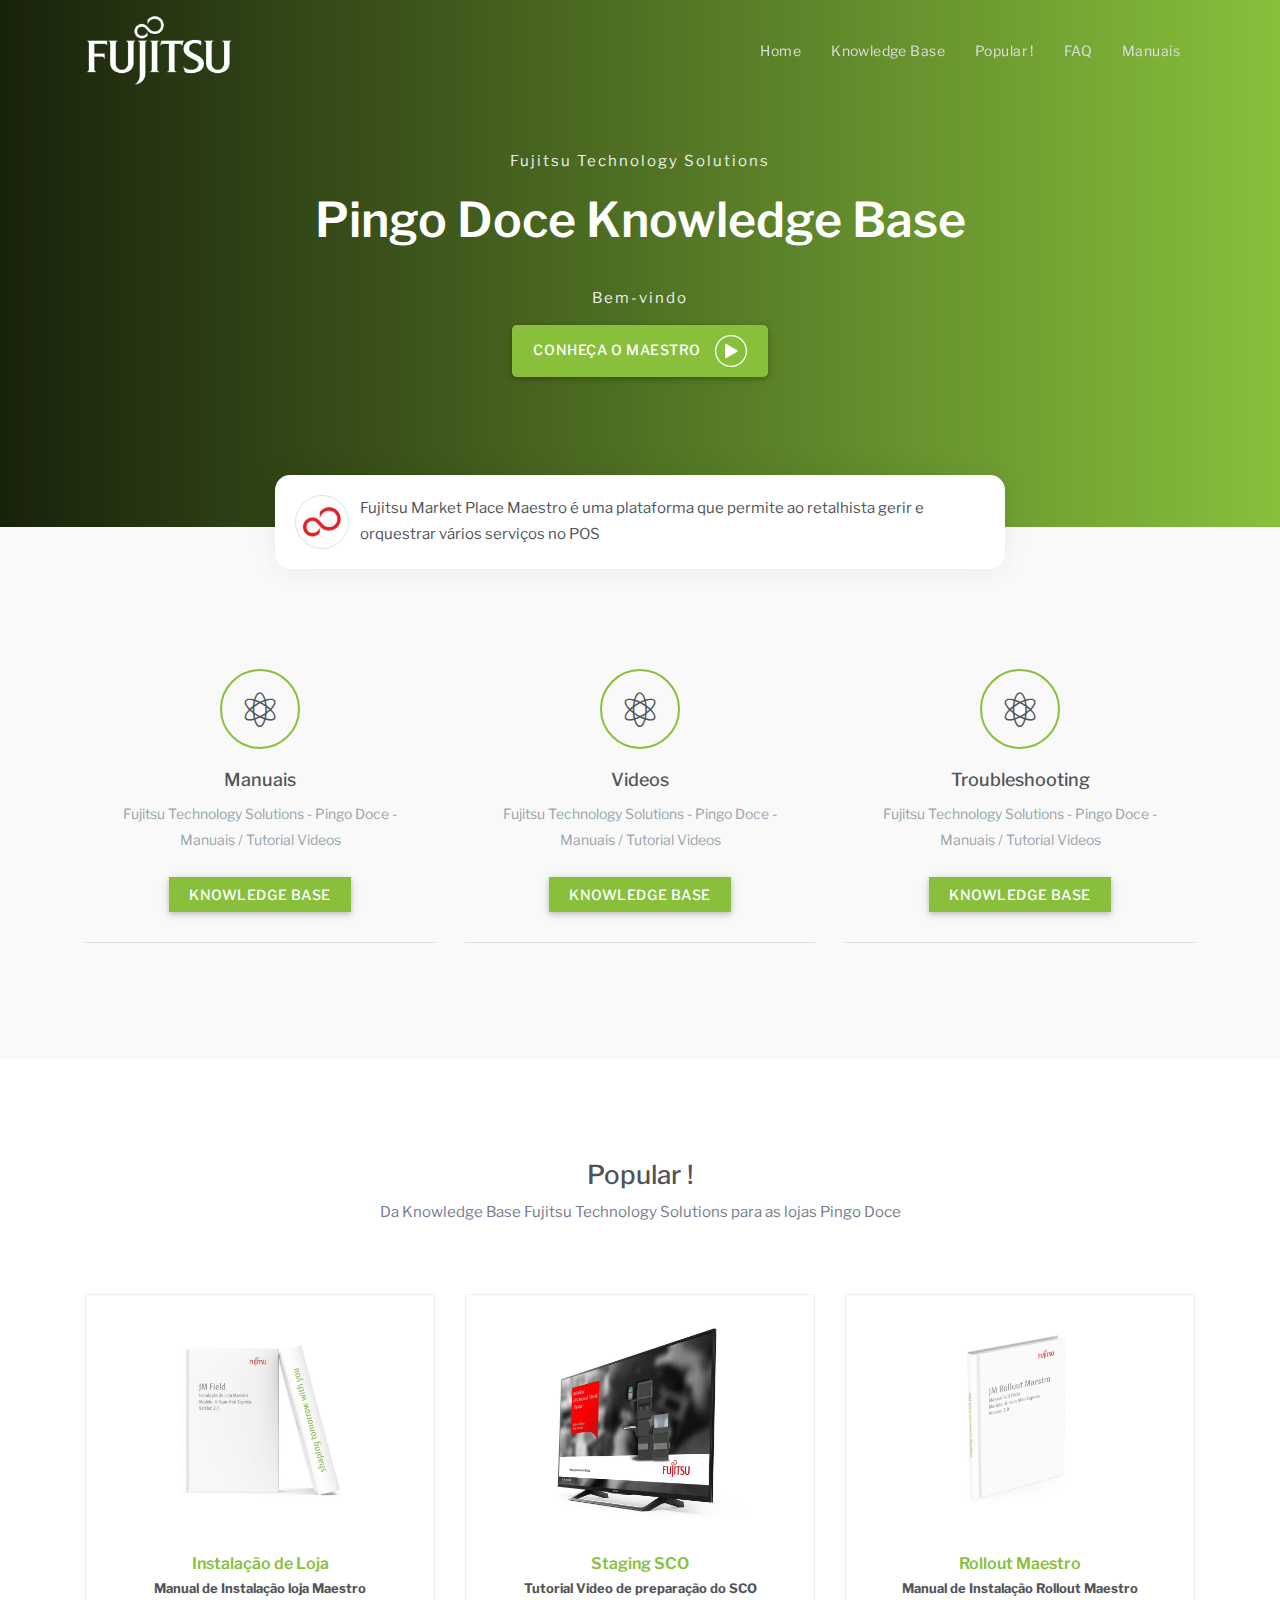
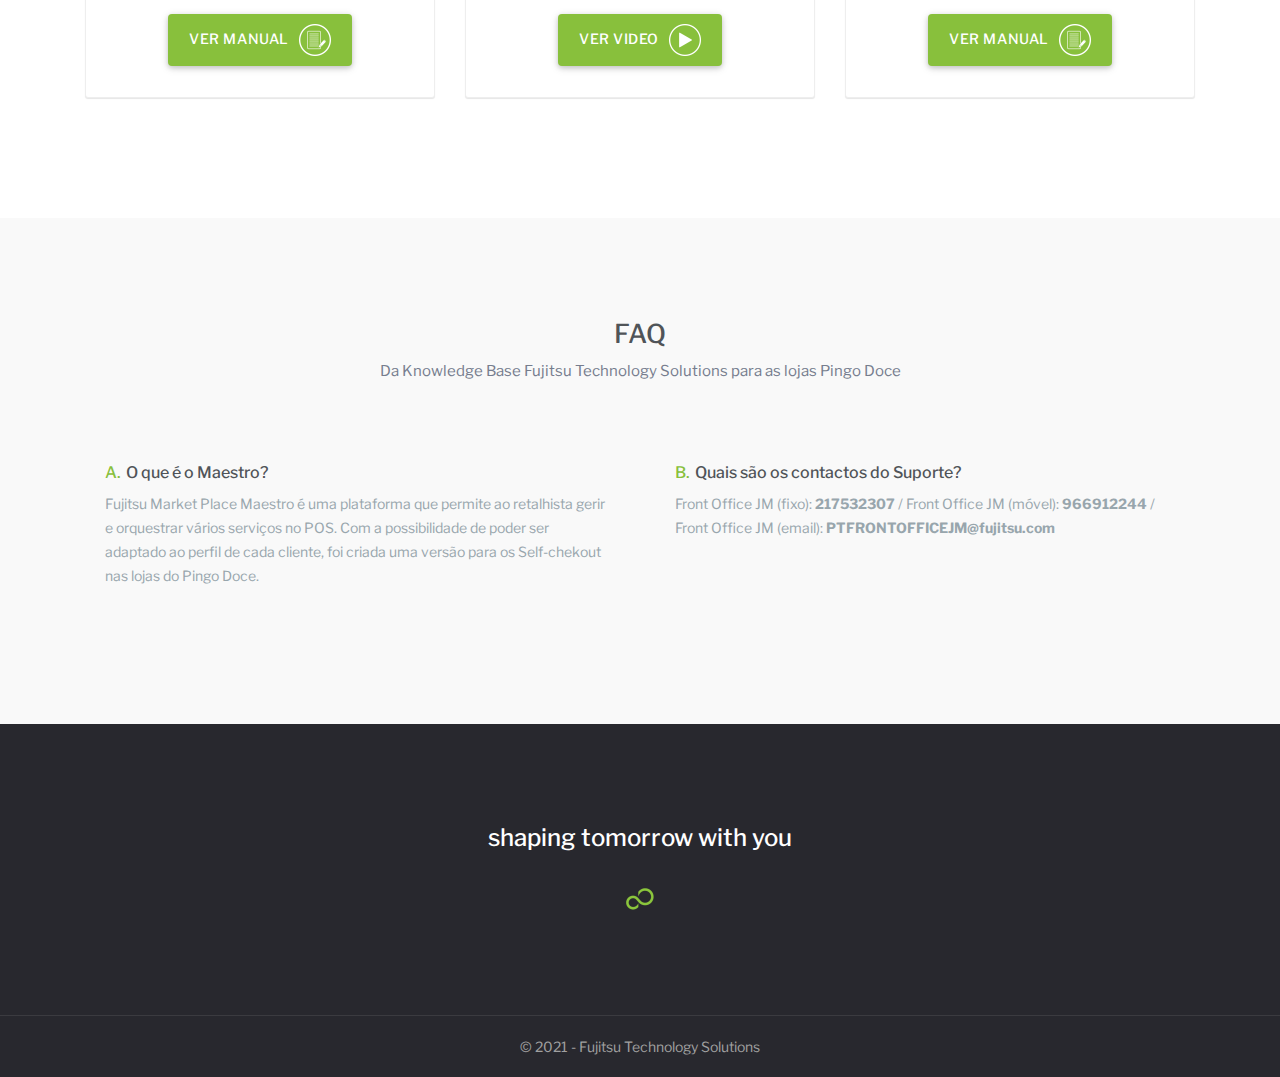
==== index.html @ 93eff54b "Commit again" ====
<!DOCTYPE html>
<html lang="en">

<head>
    <meta charset="utf-8">
    <meta name="viewport" content="width=device-width, initial-scale=1.0">
    <meta name="description" content="Responsive bootstrap landing template">
    <meta name="author" content="Coderthemes">

    <link rel="shortcut icon" href="images/FTS Logo_favicon.png">

    <title>JM Knowlegde Base</title>

    <!-- Bootstrap core CSS -->
    <link href="css/bootstrap.min.css" rel="stylesheet">

    <link href="css/icons.css" rel="stylesheet">

    <!-- Custom styles for this template -->
    <link href="css/style.css" rel="stylesheet">

    <link href="/icofont/icofont.min.css" rel="stylesheet">


    <style>
        .bs-example {
            margin: 20px;
        }

        .modal-dialog iframe {
            margin: 0 auto;
            display: block;
        }
    </style>
    <script>
        $(document).ready(function () {
            /* Get iframe src attribute value i.e. YouTube video url
            and store it in a variable */
            var url = $("#cartoonVideo").attr('src');

            /* Assign empty url value to the iframe src attribute when
            modal hide, which stop the video playing */
            $("#myModal").on('hide.bs.modal', function () {
                $("#cartoonVideo").attr('src', '');
            });

            /* Assign the initially stored url back to the iframe src
            attribute when modal is displayed again */
            $("#myModal").on('show.bs.modal', function () {
                $("#cartoonVideo").attr('src', url);
            });
        });
    </script>


</head>


<body>

    <nav
        class="navbar navbar-expand-lg fixed-top navbar-custom navbar-default navbar-light navbar-custom-dark bg-trans sticky">
        <div class="container">
            <!-- LOGO -->
            <a class="navbar-brand logo" href="index.html">
                <img src="./images/FTS-white.png" class="logo logo-white" alt="logo">
                <img src="images/logo_green.png" class="logo logo-dark" alt="logo">
            </a>
            <button class="navbar-toggler" type="button" data-toggle="collapse" data-target="#navbarCollapse"
                aria-controls="navbarCollapse" aria-expanded="false" aria-label="Toggle navigation">
                <span class="navbar-toggler-icon"></span>
            </button>


            <div class="collapse navbar-collapse" id="navbarCollapse">
                <ul class="nav navbar-nav ml-auto navbar-center" id="mySidenav">
                    <li class="nav-item">
                        <a href="#home" class="nav-link scroll">Home</a>
                    </li>
                    <li class="nav-item">
                        <a href="#kb" class="nav-link scroll">Knowledge Base</a>
                    </li>
                    <li class="nav-item">
                        <a href="#popular" class="nav-link scroll">Popular !</a>
                    </li>
                    <li class="nav-item">
                        <a href="#faq" class="nav-link scroll">FAQ</a>
                    </li>
                    <li class="nav-item">
                        <a href="https://pthugopinto.github.io/PD-Knowledeg-Base/Manuais/Manuais%20Landing%20Page/index_Manuais.html"
                            class="nav-link scroll">Manuais</a>
                    </li>
                </ul>
            </div>
        </div>
    </nav>


    <section class="section-lg home-alt bg-gradient" id="home">
        <div class="container">
            <div class="row">
                <div class="col-lg-8 offset-lg-2">
                    <div class="home-wrapper text-center">
                        <p class="text-muted">Fujitsu Technology Solutions</p>
                        <h1>Pingo Doce Knowledge Base </h1>
                        <p class="text-muted">Bem-vindo</p>
                        <a href="#myModal" class="btn btn-custom btn-lg" data-toggle="modal">Conheça o Maestro <img
                                src="./images/Play icon.png" alt="" style="margin-left: 10px;"></a>
                        <!-- Modal HTML -->
                        <div id="myModal" class="modal fade" style="margin-top: 100px;">
                            <div class="modal-dialog">
                                <div class="modal-content">
                                    <div class="modal-header">
                                        <h5 class="modal-title">O que é o Maestro ?</h5>
                                        <button type="button" class="close" data-dismiss="modal">&times;</button>
                                    </div>
                                    <div class="modal-body">
                                        <div class="embed-responsive embed-responsive-16by9">
                                            <iframe width="560" height="315"
                                                src="https://www.youtube.com/embed/7nK6ljL202M"
                                                title="YouTube video player" frameborder="0"
                                                allow="accelerometer; autoplay; clipboard-write; encrypted-media; gyroscope; picture-in-picture"
                                                allowfullscreen></iframe>
                                        </div>
                                    </div>
                                </div>
                            </div>
                        </div>
                    </div>
                </div>
            </div>
        </div>
    </section>


    <section>
        <div class="container">
            <div class="row">
                <div class="col-lg-8 offset-lg-2">
                    <div class="facts-box testimonial-cta">
                        <div class="row">
                            <div class="col-sm-12">
                                <img src="images/testi-1.jpg" alt="img" class="rounded-circle img-thumbnail">
                                <p>Fujitsu Market Place Maestro é uma plataforma que permite ao retalhista gerir e
                                    orquestrar vários serviços no POS</p>
                            </div>
                        </div>
                    </div>
                </div>
            </div>
        </div>
    </section>


    <div class="clearfix"></div>


    <section class="section" id="kb">
        <div class="container">

            <div class="row">
                <div class="col-sm-4">
                    <div class="features-box text-center">
                        <div class="feature-icon">
                            <i class="pe-7s-science"></i>
                        </div>
                        <h3>Manuais</h3>

                        <p class="text-muted">Fujitsu Technology Solutions - Pingo Doce - Manuais / Tutorial Videos</p>
                        <br>
                        <a href="./Manuais/Manuais Landing Page/Manuais.html" class="btn-custom">Knowledge
                            Base</a>
                        <br>
                        <br>
                        <hr>
                    </div>
                </div>

                <div class="col-sm-4">
                    <div class="features-box text-center">
                        <div class="feature-icon">
                            <i class="pe-7s-science"></i>
                        </div>
                        <h3>Videos</h3>

                        <p class="text-muted">Fujitsu Technology Solutions - Pingo Doce - Manuais / Tutorial Videos</p>
                        <br>
                        <a href="./Manuais/Manuais Landing Page/index_Videos.html" class="btn-custom">Knowledge
                            Base</a>
                        <br>
                        <br>
                        <hr>
                    </div>
                </div>

                <div class="col-sm-4">
                    <div class="features-box text-center">
                        <div class="feature-icon">
                            <i class="pe-7s-science"></i>
                        </div>
                        <h3>Troubleshooting</h3>

                        <p class="text-muted">Fujitsu Technology Solutions - Pingo Doce - Manuais / Tutorial Videos</p>
                        <br>

                        <a href="./Manuais/Manuais Landing Page/index_Troubleshooting.html" class="btn-custom">Knowledge
                            Base</a>
                        <br>
                        <br>
                        <hr>
                    </div>
                </div>
            </div>

        </div>
    </section>

    <section class="section bg-white" id="popular">
        <div class="container">

            <div class="row">
                <div class="col-sm-12 text-center">
                    <h2 class="title">Popular !</h2>
                    <p class="title-alt">Da Knowledge Base Fujitsu Technology Solutions para as lojas Pingo Doce </p>
                </div>
            </div>


            <div class="row">
                <div class="col-lg-4">
                    <div class="gal-detail thumb text-center">
                        <img src="images/Maestro/instalacao.png" class="thumb-img" alt="work-thumbnail">
                        <h4><a href="#">Instalação de Loja</a></h4>
                        <p><b>Manual de Instalação loja Maestro</b></p>
                        <a href="https://pthugopinto.github.io/PD-Knowledeg-Base/Manuais/Manuais%20Landing%20Page/assets/Manuais%20PDFs/@JM%20Docs%20-%20Field%20-%20Instala%C3%A7%C3%A3o%20de%20Loja%20Maestro%20-%202.1.pdf"
                            class="btn btn-custom">Ver Manual<img src="./images/Read_icon.png" alt=""
                                style="margin-left: 10px;"></a>
                        <br>
                        <br>
                    </div>
                </div>

                <div class="col-lg-4">
                    <div class="gal-detail thumb text-center">
                        <img src="images/Maestro/VideoHangarB.jpg" class="thumb-img" alt="work-thumbnail">
                        <h4><a href="#">Staging SCO</a></h4>
                        <p><b>Tutorial Video de preparação do SCO</b></p>
                        <a href="https://www.youtube.com/watch?v=6bldmewhR6Y&t=2s" class="btn btn-custom">Ver Video<img
                                src="./images/Play icon.png" alt="" style="margin-left: 10px;"></a>
                        <br>
                        <br>
                    </div>
                </div>

                <div class="col-lg-4">
                    <div class="gal-detail thumb text-center">
                        <img src="images/Maestro/Rollout.jpg" class="thumb-img" alt="work-thumbnail">
                        <h4><a href="#">Rollout Maestro</a></h4>
                        <p><b>Manual de Instalação Rollout Maestro</b></p>
                        <a href="../JM Knowledge Base/Manuais/Manuais Landing Page/assets/Manuais PDFs/@JM Docs - Rollout - Maestro Field - 2.0.pdf"
                            class="btn btn-custom">Ver Manual<img src="./images/Read_icon.png" alt=""
                                style="margin-left: 10px;"></a>
                        <br>
                        <br>
                    </div>
                </div>

            </div>

        </div>
    </section>


    <section class="section" id="faq">
        <div class="container">
            <div class="row text-center">
                <div class="col-sm-12">
                    <h2 class="title">FAQ</h2>
                    <p class="title-alt">Da Knowledge Base Fujitsu Technology Solutions para as lojas Pingo Doce</p>

                    <div class="row text-left">
                        <div class="col-sm-6">
                            <div class="question-box">
                                <h4><span class="text-colored">A.</span>O que é o Maestro?</h4>
                                <p>Fujitsu Market Place Maestro é uma plataforma que permite ao
                                    retalhista gerir e orquestrar vários serviços no POS. Com a possibilidade de poder
                                    ser adaptado ao perfil de cada cliente, foi criada uma versão para os Self-chekout
                                    nas lojas do Pingo Doce.</p>
                            </div>
                        </div>
                        <div class="col-sm-6">
                            <div class="question-box">
                                <h4><span class="text-colored">B.</span>Quais são os contactos do Suporte?</h4>
                                <p>Front Office JM (fixo): <b>217532307 </b>/
                                    Front Office JM (móvel): <b>966912244 </b>/
                                    Front Office JM (email): <b>PTFRONTOFFICEJM@fujitsu.com</b></p>
                            </div>
                        </div>

                    </div>
                </div> <!-- end Col -->
            </div>

        </div>
    </section>


    <section class="section bg-dark">
        <div class="container">
            <div class="row">
                <div class="col-sm-12">
                    <div class="text-center subscribe-form">
                        <h3>shaping tomorrow with you</h3>
                        <img src="./images/FTS Logo_favicon.png" alt="">
                    </div>
                </div> <!-- end Col -->
            </div>
        </div>
    </section>


    <footer class="footer bg-dark">
        <div class="container">
            <div class="row">
                <div class="col-sm-12 text-center">
                    <p class="copyright">© 2021 - Fujitsu Technology Solutions</p>
                </div>
            </div> <!-- end row -->
        </div> <!-- end container -->
    </footer>


    <!-- js placed at the end of the document so the pages load faster -->
    <script src="js/jquery.min.js"></script>
    <script src="js/bootstrap.bundle.min.js"></script>
    <!-- Jquery easing -->
    <script src="js/jquery.easing.min.js"></script>
    <!--sticky header-->
    <script src="js/jquery.sticky.js"></script>
    <!--common script for all pages-->
    <script src="js/jquery.app.js"></script>

    <script>
        //sticky header on scroll
        $(window).scroll(function () {
            var scroll = $(window).scrollTop();

            if (scroll >= 50) {
                $(".sticky").addClass("is-sticky");
            } else {
                $(".sticky").removeClass("is-sticky");
            }
        });
    </script>

</body>

</html>
---- css/icons.css ----
@font-face {
	font-family: 'Pe-icon-7-stroke';
	src:url('../fonts/Pe-icon-7-stroke.eot?-2irksn');
	src:url('../fonts/Pe-icon-7-stroke.eot?#iefix-2irksn') format('embedded-opentype'),
		url('../fonts/Pe-icon-7-stroke.woff?-2irksn') format('woff'),
		url('../fonts/Pe-icon-7-stroke.ttf?-2irksn') format('truetype'),
		url('../fonts/Pe-icon-7-stroke.svg?-2irksn#Pe-icon-7-stroke') format('svg');
	font-weight: normal;
	font-style: normal;
}

[class^="pe-7s-"], [class*=" pe-7s-"] {
	display: inline-block;
	font-family: 'Pe-icon-7-stroke';
	speak: none;
	font-style: normal;
	font-weight: normal;
	font-variant: normal;
	text-transform: none;
	line-height: 1;

	/* Better Font Rendering =========== */
	-webkit-font-smoothing: antialiased;
	-moz-osx-font-smoothing: grayscale;
}

.pe-7s-cloud-upload:before {
	content: "\e68a";
}
.pe-7s-cash:before {
	content: "\e68c";
}
.pe-7s-close:before {
	content: "\e680";
}
.pe-7s-bluetooth:before {
	content: "\e68d";
}
.pe-7s-cloud-download:before {
	content: "\e68b";
}
.pe-7s-way:before {
	content: "\e68e";
}
.pe-7s-close-circle:before {
	content: "\e681";
}
.pe-7s-id:before {
	content: "\e68f";
}
.pe-7s-angle-up:before {
	content: "\e682";
}
.pe-7s-wristwatch:before {
	content: "\e690";
}
.pe-7s-angle-up-circle:before {
	content: "\e683";
}
.pe-7s-world:before {
	content: "\e691";
}
.pe-7s-angle-right:before {
	content: "\e684";
}
.pe-7s-volume:before {
	content: "\e692";
}
.pe-7s-angle-right-circle:before {
	content: "\e685";
}
.pe-7s-users:before {
	content: "\e693";
}
.pe-7s-angle-left:before {
	content: "\e686";
}
.pe-7s-user-female:before {
	content: "\e694";
}
.pe-7s-angle-left-circle:before {
	content: "\e687";
}
.pe-7s-up-arrow:before {
	content: "\e695";
}
.pe-7s-angle-down:before {
	content: "\e688";
}
.pe-7s-switch:before {
	content: "\e696";
}
.pe-7s-angle-down-circle:before {
	content: "\e689";
}
.pe-7s-scissors:before {
	content: "\e697";
}
.pe-7s-wallet:before {
	content: "\e600";
}
.pe-7s-safe:before {
	content: "\e698";
}
.pe-7s-volume2:before {
	content: "\e601";
}
.pe-7s-volume1:before {
	content: "\e602";
}
.pe-7s-voicemail:before {
	content: "\e603";
}
.pe-7s-video:before {
	content: "\e604";
}
.pe-7s-user:before {
	content: "\e605";
}
.pe-7s-upload:before {
	content: "\e606";
}
.pe-7s-unlock:before {
	content: "\e607";
}
.pe-7s-umbrella:before {
	content: "\e608";
}
.pe-7s-trash:before {
	content: "\e609";
}
.pe-7s-tools:before {
	content: "\e60a";
}
.pe-7s-timer:before {
	content: "\e60b";
}
.pe-7s-ticket:before {
	content: "\e60c";
}
.pe-7s-target:before {
	content: "\e60d";
}
.pe-7s-sun:before {
	content: "\e60e";
}
.pe-7s-study:before {
	content: "\e60f";
}
.pe-7s-stopwatch:before {
	content: "\e610";
}
.pe-7s-star:before {
	content: "\e611";
}
.pe-7s-speaker:before {
	content: "\e612";
}
.pe-7s-signal:before {
	content: "\e613";
}
.pe-7s-shuffle:before {
	content: "\e614";
}
.pe-7s-shopbag:before {
	content: "\e615";
}
.pe-7s-share:before {
	content: "\e616";
}
.pe-7s-server:before {
	content: "\e617";
}
.pe-7s-search:before {
	content: "\e618";
}
.pe-7s-film:before {
	content: "\e6a5";
}
.pe-7s-science:before {
	content: "\e619";
}
.pe-7s-disk:before {
	content: "\e6a6";
}
.pe-7s-ribbon:before {
	content: "\e61a";
}
.pe-7s-repeat:before {
	content: "\e61b";
}
.pe-7s-refresh:before {
	content: "\e61c";
}
.pe-7s-add-user:before {
	content: "\e6a9";
}
.pe-7s-refresh-cloud:before {
	content: "\e61d";
}
.pe-7s-paperclip:before {
	content: "\e69c";
}
.pe-7s-radio:before {
	content: "\e61e";
}
.pe-7s-note2:before {
	content: "\e69d";
}
.pe-7s-print:before {
	content: "\e61f";
}
.pe-7s-network:before {
	content: "\e69e";
}
.pe-7s-prev:before {
	content: "\e620";
}
.pe-7s-mute:before {
	content: "\e69f";
}
.pe-7s-power:before {
	content: "\e621";
}
.pe-7s-medal:before {
	content: "\e6a0";
}
.pe-7s-portfolio:before {
	content: "\e622";
}
.pe-7s-like2:before {
	content: "\e6a1";
}
.pe-7s-plus:before {
	content: "\e623";
}
.pe-7s-left-arrow:before {
	content: "\e6a2";
}
.pe-7s-play:before {
	content: "\e624";
}
.pe-7s-key:before {
	content: "\e6a3";
}
.pe-7s-plane:before {
	content: "\e625";
}
.pe-7s-joy:before {
	content: "\e6a4";
}
.pe-7s-photo-gallery:before {
	content: "\e626";
}
.pe-7s-pin:before {
	content: "\e69b";
}
.pe-7s-phone:before {
	content: "\e627";
}
.pe-7s-plug:before {
	content: "\e69a";
}
.pe-7s-pen:before {
	content: "\e628";
}
.pe-7s-right-arrow:before {
	content: "\e699";
}
.pe-7s-paper-plane:before {
	content: "\e629";
}
.pe-7s-delete-user:before {
	content: "\e6a7";
}
.pe-7s-paint:before {
	content: "\e62a";
}
.pe-7s-bottom-arrow:before {
	content: "\e6a8";
}
.pe-7s-notebook:before {
	content: "\e62b";
}
.pe-7s-note:before {
	content: "\e62c";
}
.pe-7s-next:before {
	content: "\e62d";
}
.pe-7s-news-paper:before {
	content: "\e62e";
}
.pe-7s-musiclist:before {
	content: "\e62f";
}
.pe-7s-music:before {
	content: "\e630";
}
.pe-7s-mouse:before {
	content: "\e631";
}
.pe-7s-more:before {
	content: "\e632";
}
.pe-7s-moon:before {
	content: "\e633";
}
.pe-7s-monitor:before {
	content: "\e634";
}
.pe-7s-micro:before {
	content: "\e635";
}
.pe-7s-menu:before {
	content: "\e636";
}
.pe-7s-map:before {
	content: "\e637";
}
.pe-7s-map-marker:before {
	content: "\e638";
}
.pe-7s-mail:before {
	content: "\e639";
}
.pe-7s-mail-open:before {
	content: "\e63a";
}
.pe-7s-mail-open-file:before {
	content: "\e63b";
}
.pe-7s-magnet:before {
	content: "\e63c";
}
.pe-7s-loop:before {
	content: "\e63d";
}
.pe-7s-look:before {
	content: "\e63e";
}
.pe-7s-lock:before {
	content: "\e63f";
}
.pe-7s-lintern:before {
	content: "\e640";
}
.pe-7s-link:before {
	content: "\e641";
}
.pe-7s-like:before {
	content: "\e642";
}
.pe-7s-light:before {
	content: "\e643";
}
.pe-7s-less:before {
	content: "\e644";
}
.pe-7s-keypad:before {
	content: "\e645";
}
.pe-7s-junk:before {
	content: "\e646";
}
.pe-7s-info:before {
	content: "\e647";
}
.pe-7s-home:before {
	content: "\e648";
}
.pe-7s-help2:before {
	content: "\e649";
}
.pe-7s-help1:before {
	content: "\e64a";
}
.pe-7s-graph3:before {
	content: "\e64b";
}
.pe-7s-graph2:before {
	content: "\e64c";
}
.pe-7s-graph1:before {
	content: "\e64d";
}
.pe-7s-graph:before {
	content: "\e64e";
}
.pe-7s-global:before {
	content: "\e64f";
}
.pe-7s-gleam:before {
	content: "\e650";
}
.pe-7s-glasses:before {
	content: "\e651";
}
.pe-7s-gift:before {
	content: "\e652";
}
.pe-7s-folder:before {
	content: "\e653";
}
.pe-7s-flag:before {
	content: "\e654";
}
.pe-7s-filter:before {
	content: "\e655";
}
.pe-7s-file:before {
	content: "\e656";
}
.pe-7s-expand1:before {
	content: "\e657";
}
.pe-7s-exapnd2:before {
	content: "\e658";
}
.pe-7s-edit:before {
	content: "\e659";
}
.pe-7s-drop:before {
	content: "\e65a";
}
.pe-7s-drawer:before {
	content: "\e65b";
}
.pe-7s-download:before {
	content: "\e65c";
}
.pe-7s-display2:before {
	content: "\e65d";
}
.pe-7s-display1:before {
	content: "\e65e";
}
.pe-7s-diskette:before {
	content: "\e65f";
}
.pe-7s-date:before {
	content: "\e660";
}
.pe-7s-cup:before {
	content: "\e661";
}
.pe-7s-culture:before {
	content: "\e662";
}
.pe-7s-crop:before {
	content: "\e663";
}
.pe-7s-credit:before {
	content: "\e664";
}
.pe-7s-copy-file:before {
	content: "\e665";
}
.pe-7s-config:before {
	content: "\e666";
}
.pe-7s-compass:before {
	content: "\e667";
}
.pe-7s-comment:before {
	content: "\e668";
}
.pe-7s-coffee:before {
	content: "\e669";
}
.pe-7s-cloud:before {
	content: "\e66a";
}
.pe-7s-clock:before {
	content: "\e66b";
}
.pe-7s-check:before {
	content: "\e66c";
}
.pe-7s-chat:before {
	content: "\e66d";
}
.pe-7s-cart:before {
	content: "\e66e";
}
.pe-7s-camera:before {
	content: "\e66f";
}
.pe-7s-call:before {
	content: "\e670";
}
.pe-7s-calculator:before {
	content: "\e671";
}
.pe-7s-browser:before {
	content: "\e672";
}
.pe-7s-box2:before {
	content: "\e673";
}
.pe-7s-box1:before {
	content: "\e674";
}
.pe-7s-bookmarks:before {
	content: "\e675";
}
.pe-7s-bicycle:before {
	content: "\e676";
}
.pe-7s-bell:before {
	content: "\e677";
}
.pe-7s-battery:before {
	content: "\e678";
}
.pe-7s-ball:before {
	content: "\e679";
}
.pe-7s-back:before {
	content: "\e67a";
}
.pe-7s-attention:before {
	content: "\e67b";
}
.pe-7s-anchor:before {
	content: "\e67c";
}
.pe-7s-albums:before {
	content: "\e67d";
}
.pe-7s-alarm:before {
	content: "\e67e";
}
.pe-7s-airplay:before {
	content: "\e67f";
}
---- css/style.css ----
@import url('https://fonts.googleapis.com/css?family=Libre+Franklin:400,500,600');

body {
  background-color: #f9f9f9;
  color: #505458;
  font-size: 14px;
  font-family: 'Libre Franklin', sans-serif;
}

.logo {
  max-width: 148px;
}

a {
  text-decoration: none !important;
  -webkit-transition: all 400ms ease-in-out;
  -moz-transition: all 400ms ease-in-out;
  -o-transition: all 400ms ease-in-out;
  transition: all 400ms ease-in-out;
}

/* BUTTONS */

.btn {
  font-size: 14px;
}

.btn-sm {
  font-size: 12px;
}

.btn-dark {
  background-color: #3b4a69;
  color: #fff !important;
  padding: 9px 20px !important;
  text-transform: uppercase;
  font-weight: 500;
  border: none;
  letter-spacing: 0.04em;
  -webkit-transition: all 400ms ease-in-out;
  -moz-transition: all 400ms ease-in-out;
  -o-transition: all 400ms ease-in-out;
  transition: all 400ms ease-in-out;

}

.btn-white {
  background-color: #fff;
  color: #505458 !important;
  padding: 9px 20px !important;
  text-transform: uppercase;
  font-weight: 500;
  letter-spacing: 0.04em;
  border: 1px solid #88C03C;
  border-radius: 5px;
  -webkit-transition: all 400ms ease-in-out;
  -moz-transition: all 400ms ease-in-out;
  -o-transition: all 400ms ease-in-out;
  transition: all 400ms ease-in-out;
}

.btn-custom {
  background-color: #88C03C;
  color: #fff !important;
  padding: 9px 20px !important;
  text-transform: uppercase;
  font-weight: 500;
  letter-spacing: 0.04em;
  box-shadow: 0 2px 5px 0 rgba(0, 0, 0, 0.16), 0 2px 10px 0 rgba(0, 0, 0, 0.12);
  -webkit-transition: all 400ms ease-in-out;
  -moz-transition: all 400ms ease-in-out;
  -o-transition: all 400ms ease-in-out;
  transition: all 400ms ease-in-out;
}

.btn-custom:hover,
.btn-custom:focus {
  background-color: #4a6821;
  color: #fff !important;
  padding: 9px 20px !important;
  text-transform: uppercase;
  font-weight: 500;
  letter-spacing: 0.04em;
  box-shadow: 0 2px 5px 0 rgba(0, 0, 0, 0.16), 0 2px 10px 0 rgba(0, 0, 0, 0.12);
  -webkit-transition: all 400ms ease-in-out;
  -moz-transition: all 400ms ease-in-out;
  -o-transition: all 400ms ease-in-out;
  transition: all 400ms ease-in-out;
}


.btn-dark:hover,
.btn-white:hover {
  background-color: #43cea2;
  color: #fff !important;
  box-shadow: 0 2px 5px 0 rgba(0, 0, 0, 0.16), 0 2px 10px 0 rgba(0, 0, 0, 0.12);
}

.btn-yellow {
  background-color: #f9c851;
  color: #ffffff !important;
  padding: 9px 20px !important;
  text-transform: uppercase;
  font-weight: 500;
  letter-spacing: 0.04em;
  -webkit-transition: all 400ms ease-in-out;
  -moz-transition: all 400ms ease-in-out;
  -o-transition: all 400ms ease-in-out;
  transition: all 400ms ease-in-out;
}

.video-btn {
  color: #ffffff !important;
  letter-spacing: 1px;
  padding-top: 20px;
  outline: none !important;
  box-shadow: none !important;
}

.video-btn i {
  margin-right: 7px;
  width: 34px;
  height: 34px;
  border: 2px solid #fff;
  border-radius: 50%;
  line-height: 30px;
  vertical-align: middle;
  text-align: center;
  font-size: 12px;
  padding-left: 3px;
  margin-left: -12px;
}

.btn-app-download {
  padding: 10px 22px 10px 65px;
  position: relative;
  border: 2px solid #43cea2;
  display: inline-block;
  color: #43cea2;
  margin-right: 10px;
  text-align: left;
}

.btn-app-download:hover,
.btn-app-download:focus {
  color: #fff;
  outline: none;
  background: #43cea2;
}

.btn-app-download i {
  font-size: 30px;
  left: 0;
  line-height: 1;
  margin: 13px 0 0 20px;
  position: absolute;
  top: 0;
}

.btn-app-download strong {
  display: block;
  font-weight: 700;
  margin-bottom: 6px;
}

.btn-app-download span {
  display: block;
  font-size: 11px;
  font-weight: 700;
  letter-spacing: 0.5px;
  margin-top: -3px;
  -ms-filter: "progid:DXImageTransform.Microsoft.Alpha(Opacity=80)";
  filter: alpha(opacity=80);
  -moz-opacity: 0.8;
  -khtml-opacity: 0.8;
  opacity: 0.8;
}

.btn-purchase {
  font-size: 16px;
}

.btn-purchase i {
  font-size: 36px;
}

.btn-purchase span {
  font-size: 14px;
  opacity: 1;
}


/* HELPER CLASSES */


h1 {
  font-size: 36px;
}

h2 {
  font-size: 30px;
}

h3 {
  font-size: 24px;
}

h4 {
  font-size: 17px;
}

h1,
h2,
h3 {
  margin-top: 20px;
  margin-bottom: 10px;
}

h4,
h5,
h6 {
  margin-top: 10px;
  margin-bottom: 10px;
}

.center-page {
  float: none;
  margin: 0 auto;
}

.section {
  padding-top: 100px;
  padding-bottom: 100px;
}

.section-manuais {
  padding-top: 100px;
  padding-bottom: 100px;
}

.section-md {
  padding-top: 70px;
  padding-bottom: 70px;
}

.section-lg {
  padding-top: 150px;
  padding-bottom: 150px;
}

.padding-b-0 {
  padding-bottom: 0px !important;
}

.bg-white {
  background-color: #fff !important;
}

.bg-dark {
  background-color: #28282e !important;
}

.title {
  margin-top: 0px;
  font-size: 26px;
}

.title-alt {
  color: #767D8E;
  line-height: 24px;
  margin: 0px auto 50px auto;
  font-size: 15px;
}

.text-muted {
  color: #98a6ad !important;
}

.vertical-content {
  display: -webkit-flex;
  display: -moz-flex;
  display: -ms-flexbox;
  display: flex;
  align-items: center;
  -webkit-align-items: center;
  justify-content: center;
  -webkit-justify-content: center;
  flex-direction: row;
  -webkit-flex-direction: row;
}

.bg-img {
  background: url("../images/bg-1.jpg") center;
  position: relative;
  background-size: cover;
}

.bg-img-1 {
  background: url("../images/bg-2.jpg") center;
  position: relative;
  background-size: cover;
}

.bg-overlay {
  position: absolute;
  width: 100%;
  height: 100%;
  top: 0;
  background-color: rgba(0, 0, 0, 0.7);
}

.bg-trans {
  background-color: transparent !important;
}

.bg-solid {
  background-color: #28282e !important;
  background-image: url("../images/bg-pattern.png");
  background-repeat: repeat;
}

.bg-solid-1 {
  background-color: #6A76FC !important;
  background-image: url("../images/bg-pattern.png");
  background-repeat: repeat;
}

.bg-solid-2 {
  background-color: #43CEA2 !important;
  background-image: url("../images/bg-pattern.png");
  background-repeat: repeat;
}

.bg-overlay-gradient {
  opacity: 0.7;
  background: #fc00ff;
  /* fallback for old browsers */
  background: -webkit-linear-gradient(to left, #fc00ff, #00dbde);
  /* Chrome 10-25, Safari 5.1-6 */
  background: linear-gradient(to left, #fc00ff, #00dbde);
  /* W3C, IE 10+/ Edge, Firefox 16+, Chrome 26+, Opera 12+, Safari 7+ */
}

.bg-gradient {
  background: #88C03C;
  /* fallback for old browsers */
  background: -webkit-linear-gradient(to left, #88C03C, #18220b);
  /* Chrome 10-25, Safari 5.1-6 */
  background: linear-gradient(to left, #88C03C, #18220b);
  /* W3C, IE 10+/ Edge, Firefox 16+, Chrome 26+, Opera 12+, Safari 7+ */
}

.shadow {
  -moz-box-shadow: 0 2px 2px rgba(0, 0, 0, .1);
  -webkit-box-shadow: 0 2px 2px rgba(0, 0, 0, .1);
  box-shadow: 0 2px 2px rgba(0, 0, 0, .1) !important;
}

.text-colored {
  color: #88C03C;
}

iframe {
  max-width: 100%;
}

.frame-border {
  border: 9px solid rgba(0, 0, 0, 0.3);
  webkit-border-radius: 5px 5px 5px 5px;
  -moz-border-radius: 5px 5px 5px 5px;
  border-radius: 5px 5px 5px 5px;
}


/* Navbar */
.navbar-default .navbar-nav>li>a {
  color: #182433 !important;
  letter-spacing: 0.03em;

}

.navbar-default .navbar-nav>li>a:hover {
  color: #43cea2 !important;
}

.navbar-custom {
  background-color: #f2f6fa;
  border: none;
  padding: 10px 0px;
  margin-bottom: 0px;
  border-radius: 0px;
  z-index: 9999;
  -webkit-transition: background-color 1s ease-in-out, border 1s ease-in-out;
  -moz-transition: background-color 1s ease-in-out, border 1s ease-in-out;
  -o-transition: background-color 1s ease-in-out, border 1s ease-in-out;
  transition: background-color 1s ease-in-out, border 1s ease-in-out;
}

.navbar-custom .navbar-brand {
  height: auto;
}

.navbar-custom-dark.navbar-default .navbar-nav>li>a {
  color: #ddd !important;
}

.navbar-toggle {
  background-color: transparent !important;
  margin-top: 14px;
  border: none;
}

.navbar-default .navbar-toggle .icon-bar {
  background-color: #3B4A69;
}

.navbar-default .navbar-nav>.active>a,
.navbar-default .navbar-nav>.active>a:focus,
.navbar-default .navbar-nav>.active>a:hover {
  background-color: transparent;
  color: #43cea2 !important;
}

.nav-alt.navbar-default .navbar-nav>li>a {
  font-weight: 500;
  text-transform: uppercase;
  font-size: 13px;
}

/* STICKY HEADER */
.sticky-wrapper {
  height: 0px !important;
  z-index: 9999;
}

.is-sticky.navbar-custom {
  background-color: #ffffff !important;
  width: 100%;
  -webkit-box-shadow: 0 2px 2px rgba(0, 0, 0, .1);
  -moz-box-shadow: 0 2px 2px rgba(0, 0, 0, .1);
  box-shadow: 0 2px 2px rgba(0, 0, 0, .1);
}

.logo .logo-white {
  display: inline-block;
}

.is-sticky .logo .logo-dark {
  display: inline-block;
}

.is-sticky .logo .logo-white {
  display: none;
}

.logo .logo-dark {
  display: none;
}

.is-sticky.navbar-custom .navbar-nav li a {
  color: #333 !important;
}


/* Home Typed */
.typed-cursor {
  opacity: 1;
  -webkit-animation: blink .6s infinite;
  -moz-animation: blink .6s infinite;
  -ms-animation: blink .6s infinite;
  -o-animation: blink .6s infinite;
  animation: blink .6s infinite;
}

@-webkit-keyframes blink {
  0% {
    opacity: 1;
  }

  50% {
    opacity: 1;
  }

  50.01% {
    opacity: 0;
  }

  100% {
    opacity: 0;
  }
}

@-moz-keyframes blink {
  0% {
    opacity: 1;
  }

  50% {
    opacity: 1;
  }

  50.01% {
    opacity: 0;
  }

  100% {
    opacity: 0;
  }
}

@-ms-keyframes blink {
  0% {
    opacity: 1;
  }

  50% {
    opacity: 1;
  }

  50.01% {
    opacity: 0;
  }

  100% {
    opacity: 0;
  }
}

@-o-keyframes blink {
  0% {
    opacity: 1;
  }

  50% {
    opacity: 1;
  }

  50.01% {
    opacity: 0;
  }

  100% {
    opacity: 0;
  }
}

@keyframes blink {
  0% {
    opacity: 1;
  }

  50% {
    opacity: 1;
  }

  50.01% {
    opacity: 0;
  }

  100% {
    opacity: 0;
  }
}



/* Home */
.home {
  background-color: #f2f6fa;
  padding-bottom: 150px;
}

.home-wrapper p {
  font-size: 15px;
  letter-spacing: 2px;
  color: #787787;
}

.text-tran-box {
  background: #43cea2;
  /* fallback for old browsers */
  background: -webkit-linear-gradient(to left, #43cea2, #185a9d);
  /* Chrome 10-25, Safari 5.1-6 */
  background: linear-gradient(to left, #43cea2, #185a9d);
  /* W3C, IE 10+/ Edge, Firefox 16+, Chrome 26+, Opera 12+, Safari 7+ */
}

.text-tran-box-dark {
  background: #24C6DC;
  /* fallback for old browsers */
  background: -webkit-linear-gradient(to left, #24C6DC, #514A9D);
  /* Chrome 10-25, Safari 5.1-6 */
  background: linear-gradient(to left, #24C6DC, #514A9D);
  /* W3C, IE 10+/ Edge, Firefox 16+, Chrome 26+, Opera 12+, Safari 7+ */
}

.text-transparent {
  background: #f2f6fa;
  color: #240e35;
  mix-blend-mode: lighten;
  overflow: hidden;
  font-size: 48px;
  margin-bottom: 40px;
  line-height: 54px;
  font-weight: 600;
}

.text-tran-box-dark .text-transparent {
  color: #fff;
  background: #28282e;
  mix-blend-mode: darken;
}

.home-alt p {
  color: #eee !important;
}

.home-alt h1 {
  color: #ffffff;
  font-size: 48px;
  margin-bottom: 40px;
  line-height: 54px;
  font-weight: 600;
}



/* FUN FACTS / Testimonials Box */
.facts-box {
  margin-top: -52px;
  background: #fff;
  box-shadow: 0 -3px 31px 0 rgba(0, 0, 0, 0.05), 0 6px 20px 0 rgba(0, 0, 0, 0.02);
  padding: 0px 20px;
  border-radius: 15px;
}

.facts-box h2 {
  color: #767D8E;
}

.facts-box p {
  margin-bottom: 20px;

}

.testimonial-cta {
  padding: 20px;
  z-index: 9;
  position: relative;
}

.testimonial-cta img {
  height: 54px;
  width: 54px;
  float: left;
}

.testimonial-cta p {
  padding-left: 65px;
  margin-bottom: 0px;
  font-size: 15px;
  line-height: 26px;
}


/* Features */

.features-box h3 {
  font-size: 18px;
}

.features-box p {
  line-height: 26px;
  width: 85%;
  margin: 10px auto;
}

.feature-icon {
  height: 80px;
  width: 80px;
  border: 2px solid #88C03C;
  margin: 0px auto;
  border-radius: 50%;
  font-size: 42px;
  line-height: 84px;
}

.features-box-fill .feature-icon {
  background-color: #767D8E;
  color: #ffffff
}

.features-alt i {
  font-size: 42px;
}

.features-alt h4 {
  font-style: italic;
  margin-bottom: 0px;
}

.features-alt h3 {
  margin-top: 5px;
  margin-bottom: 20px;
}

.features-alt p {
  font-size: 15px;
  line-height: 24px;
}

.feat-facts {
  display: table;
  width: 100%;
  margin-top: 20px;
}

.feat-facts .feat-facts-box {
  display: table-cell;
  vertical-align: middle;
  text-align: center;
}

.feat-facts .feat-facts-box h2 {
  color: #43cea2;
}

.feat-facts .feat-facts-box h4 {

  font-weight: 600;
}

.feat-facts .feat-facts-box p {
  font-style: italic;
}


/* Pricing */

.pricing-column {
  position: relative;
  margin-bottom: 40px;
}

.pricing-column .inner-box {
  position: relative;
  margin: 20px auto 0px auto;
  max-width: 320px;
  padding: 0px 30px 50px;
  border: 2px solid #767D8E;
}

.inner-box p {
  padding: 0px 20px;
  text-align: center;
  font-size: 15px;
  line-height: 26px;
  color: #7f7f7f;
  margin-bottom: 30px;
}

.inner-box.active {
  -webkit-transform: scale(1.05);
  -ms-transform: scale(1.05);
  transform: scale(1.05);
}

.pricing-column .plan-header {
  position: relative;
  padding: 30px 20px 25px;
}

.pricing-column .plan-title {
  font-size: 16px;
  margin-bottom: 10px;
  color: #43cea2;
  text-transform: uppercase;
  letter-spacing: 1px;
  font-weight: 400;
}

.pricing-column .plan-price {
  font-size: 38px;
  margin-bottom: 10px;
  color: #435966;

}

.pricing-column .plan-duration {
  font-size: 13px;
  color: #98a6ad;
}

.pricing-column .plan-stats {
  position: relative;
  padding: 30px 20px 15px;
}

.pricing-column .plan-stats li {
  margin-bottom: 15px;
  line-height: 24px;
}

.pricing-column .plan-stats li i {
  font-size: 18px;
  width: 26px;
  vertical-align: middle;
}


/* Clients */

.client-list {
  padding-top: 30px;
}


/* Subscribe Form */

.subscribe-form h3 {
  color: #fff;
  margin: 0px 0px 30px 0px;
}

.subscribe-form form {
  position: relative;
  max-width: 600px;
  margin: 0px auto;
}

.subscribe-form input {
  padding: 15px 20px;
  width: 100%;
  font-size: 17px;
  color: #fff;
  border: none;
  outline: none !important;
  padding-right: 150px;
  padding-left: 30px;
  background-color: rgba(255, 255, 255, 0.19);
  border-radius: 30px;
}

.subscribe-form button {
  position: absolute;
  top: 4px;
  right: 4px;
  outline: none !important;
  border-radius: 30px;
  border: none;
  color: #fff;
  font-size: 17px;
  background: #43cea2;
  padding: 11px 30px;
}



/* Footer */
.footer {
  padding: 20px 0px;
  border-top: 1px solid #3B3B40;
}

.copyright {
  color: #a0a0a0;
  margin: 0px;
}



/* Testimonial */
.testi-img {
  height: 68px;
  width: 68px;
  margin-bottom: 10px;
  margin-top: 25px;
}

.testi-text {
  line-height: 30px;
  letter-spacing: 0.04em;
  font-size: 15px;
}


/* PORTFOLIO (WORKS)*/
.thumb {
  background-color: #ffffff;
  border: 1px solid #eee;
  border-radius: 3px;
  box-shadow: 0 1px 1px 0 rgba(0, 0, 0, 0.1);
  margin-top: 20px;
  margin-bottom: 20px;
  padding: 10px;
  width: 100%;
}

.thumb-img {
  border-radius: 2px;
  overflow: hidden;
  width: 100%;
}

.gal-detail h4 {
  margin: 20px 0px 5px;
  font-weight: 600;
  font-size: 16px;
}

.gal-detail h4 a {
  color: #88C03C;
}

.gal-detail p {
  font-size: 13px;

}



/* TEAM MEMBER */
.team-box {
  margin: 20px 0px;
}

.team-box img {
  max-width: 240px;
}

.team-box h4 {
  margin-bottom: 5px;
}

.team-box p {
  color: #98a6ad;
  margin-bottom: 20px;
}

.team-member-social a {
  background-color: #F9F9F9 !important;
  color: #505458;
  font-size: 12px !important;
  line-height: 34px !important
}

.team-member-social a:hover {
  background-color: #43cea2 !important;
}


/* Home Video */

.home-video {
  position: relative;
}

.home-video .container {
  max-width: none;
}

.video-bg-slider {
  height: 600px;
  background: #000;
  position: relative;
}

.video-bg-slider:after {
  background: rgba(0, 0, 0, 0.5);
  content: "";
  height: 100%;
  left: 0;
  position: absolute;
  top: 0;
  width: 100%;
  z-index: 2;
}

.slidero {
  padding-top: 10px;
  top: 50%;
  transform: translateY(-50%);
  -moz-transform: translateY(-50%);
  -ms-transform: translateY(-50%);
  -o-transform: translateY(-50%);
  -webkit-transform: translateY(-50%);
  position: absolute;
  width: 100%;
  z-index: 100;
}


/* Contact */
.contact-form .form-control {
  height: 42px;
  box-shadow: none;
  border: 2px solid rgba(40, 40, 46, 0.3);
  font-size: 14px;
}

textarea.form-control {
  height: auto !important;
}

.error {
  margin: 8px 0px;
  display: none;
  color: red;
}

#ajaxsuccess {
  font-size: 16px;
  width: 100%;
  display: none;
  clear: both;
  margin: 8px 0px;
}


/* HOME REGISTER */

.home-register {
  padding-top: 70px;
}

.home-register .home-wrapper h1 {
  color: #ffffff;
}

.home-wrapper h4 {
  line-height: 24px;
  margin-top: 30px;
  color: rgba(249, 249, 249, 0.78);
  margin-bottom: 50px;
  font-size: 16px;
  font-weight: normal;
}

/* Intro Form */
.intro-form {
  background-color: #FFFFFF;
  padding: 30px;
  border-radius: 5px;
  border: 3px solid #eee;
}

.intro-form h3 {
  color: #949799;
  font-size: 17px;
  font-weight: 600;
  text-transform: uppercase;
  margin-bottom: 30px;
  margin-top: 0px;
}

.intro-form input {
  border: 1px solid #eee;
  height: 38px;
  font-size: 14px;
  box-shadow: none !important;
}




/* Footer-alt */
.footer-one {
  color: #9ba1ac;
  padding-top: 60px;
  padding-bottom: 0px;
}

.footer-one h5 {
  color: #ffffff;
  font-size: 15px;
  margin-bottom: 20px;
  letter-spacing: 1px;

}

.footer-one .about-text {
  padding-right: 10px;
  line-height: 22px;
  margin-top: 10px;
}

.footer-one a {
  color: #9ba1ac;
  line-height: 28px;
}

.footer-one a:hover {
  color: #43cea2;
}

.footer-one ul li {
  margin: 5px 0px;
}

.footer-one-alt {
  margin-top: 40px;
  padding: 20px 0px;
  border-top: 1px solid #3B3B40;
}

.footer-one-alt .copyright {
  line-height: 34px;
}

.footer-social-one {
  font-size: 16px;
  margin-bottom: 0px;
}

.footer-social-one li {
  padding: 0;
  margin: 0 2px !important;
}

.footer-social-one a {
  border-radius: 50%;
  text-align: center;
  background-color: #212125;
  width: 34px;
  display: block;
  height: 34px;
  line-height: 36px;
  font-size: 12px;
}

.footer-social-one a:hover {
  color: #ffffff;
  background-color: #43cea2;
}



/* FAQ */
.question-box {
  padding: 20px;
}

.question-box p {
  color: #98a6ad;
  line-height: 24px;
}

.question-box h4 {
  font-size: 16px;
}

.question-box span {
  margin-right: 5px;
}



/* Home Subscribe */
.home-subscribe {
  padding-top: 70px;
}




/* Home App */
.item-list-right.item-list-big li {
  padding: 0 70px 30px 0;
  list-style: none;
}

.item-list-left.item-list-big li {
  padding: 0 0px 30px 70px;
  list-style: none;
}

.item-list-big .number {
  height: 42px;
  width: 42px;
  line-height: 30px;
  color: #fff;
  background: #43cea2;
  text-align: center;
  border-radius: 50%;
  position: absolute;
  border: 5px solid rgba(255, 255, 255, 0.5);
  cursor: pointer;
  -webkit-transition: all .3s ease;
  -moz-transition: all .3s ease;
  transition: all .3s ease;
}

.item-list-right li {
  padding: 0 60px 20px 0;
  position: relative;
  text-align: right;
}

.item-list-right li .number {
  right: 0;
  top: 0;
}

.item-list-left li .number {
  left: 0;
}




/* Home Showcase */

.home-showcase {
  padding-top: 60px;
  padding-bottom: 0px;
}

.home-showcase h2 {
  margin-top: 0px;
  margin-bottom: 30px;
}




/* Home Showcase */
#macbook {
  background: url("../images/mac.png");
  width: 967px;
  height: 484px;
  margin: 0px auto;
  margin-top: 50px;
}

#macbook #tour {
  margin: 0 auto;
  width: 652px;
  height: 432px;
  position: relative;
  top: 22px;
  left: -4px;
}

#macbook .carousel-indicators {
  align-items: center;
}

#macbook .carousel-indicators li {
  border: 1px solid #333b4d;
  display: inline-block;
  width: 10px;
  height: 10px;
  margin: 2px;
  text-indent: -999px;
  cursor: pointer;
  background-color: rgba(0, 0, 0, 0);
  border-radius: 10px;
}

#macbook .carousel-indicators .active {
  background: #333b4d;
  width: 12px;
  height: 12px;
}

#macbook .carousel-inner>.item {
  margin-top: -2px;
}


/* Home Book */
.author-content .author-img {
  width: 160px;
  height: 160px;
}

.author-content h3 {

  font-weight: 600;
}

.author-content p {
  font-size: 15px;
  line-height: 24px;
  margin-top: 20px;
  margin-bottom: 30px;
}

.author-content .author-social a {
  background-color: #F2F6FA;
  color: #43CEA2;
}

/* Home Coming soon */
#count-down {
  margin-top: 50px;
}

#count-down .clock-presenter {
  height: 140px;
  line-height: 30px;
  padding: 0px 30px;
  text-align: center;
}

#count-down .clock-presenter .digit {
  margin-top: 20px;
  font-size: 60px;
  line-height: 60px;
  height: 60px;
  display: inline-block;
  overflow: hidden;
  text-align: center;
  position: relative;
  cursor: default;
  color: #ffffff;
}

#count-down .clock-presenter .note {
  position: relative;
  bottom: 0px;
  padding-top: 5px;
  cursor: default;
  font-size: 16px;
  opacity: 0.7;
}



/* Home Construction */
.home-construction {
  background: url("../images/bg-construction.jpg") center;
  background-size: cover;
}

.feature-icon-const i {
  font-size: 64px;
  line-height: 1;
  color: #f9c851;
}

.home-const-services {
  margin-top: 40px;
}


/* Home Comingsoon 2 */
.bg-overlay-cd {
  background: #000;
  opacity: 0.6;
  position: fixed;
  height: 100%;
  width: 100%;
}

.subscribe-cs {
  margin-top: 80px;
}

.subscribe-cs h4 {
  color: #ffffff;
  line-height: 32px;
  margin-bottom: 30px;
}


/* Home Minimal */
.home-minimal {
  background: url("../images/bg-4.jpg") center;
  background-size: cover;
}

.home-minimal .tlt {
  margin-bottom: 35px;
  line-height: 46px;
  font-size: 32px;
}



/* Home Carousel */
.home-carousel {
  background: url("../images/bg-5.jpg") center;
  background-size: cover;
}

.carousel-custom {
  min-height: 450px;
}

.carousel-custom .carousel-item {
  padding-bottom: 160px;
  padding-top: 150px;
}

.carousel-indicators-dark li {
  width: 15px;
  height: 15px;
  margin: 2px;
  border: 2px solid #767D8E;
  border-radius: 10px;
  background-color: rgba(0, 0, 0, 0);
}

.carousel-indicators-dark .active {
  width: 15px;
  height: 15px;
  margin: 2px;
  background-color: #767D8E;
}

/* RESPONSIVE */

@media (min-width: 768px) {
  .navbar-nav>li>a {
    padding: 20px 15px !important;
  }
}

@media screen and (max-width: 1024px) {
  #macbook {
    width: 750px;
    height: 375px;
    background-size: 100%;
    margin-left: auto;
    margin-right: auto;
    margin-bottom: -20px;
    position: static;
  }

  #macbook #tour {
    width: 504px;
    height: 358px;
    top: 17px;
    left: -2px;
    right: 10px;
  }

  #macbook #tour .carousel-inner img {
    width: 518px;
    height: 321px;
  }
}

@media (max-width: 992px) {
  #count-down .clock-presenter .digit {
    font-size: 42px;
  }
}

@media screen and (max-width: 768px) {
  .navbar-custom {
    padding: 10px 0px !important;
  }

  .navbar-nav {
    margin: 7.5px 0px;
  }

  .navbar-custom .navbar-brand {
    height: auto;
    padding: 15px 15px;
    font-size: 18px;
    line-height: 20px;
  }

  .navbar-toggler {
    font-size: 20px;
    margin-top: 0px;
    margin-bottom: 0px;
    padding: 9px 10px;
    margin-right: 15px;
    outline: 0 !important;
  }

  .navbar-light .navbar-toggler {
    color: #3B4A69;
    border-color: transparent;
  }

  .navbar-dark .navbar-toggler {
    color: #fff;
    border-color: transparent;
  }

  .nav>li>a {
    position: relative;
    display: block;
    padding: 10px 15px !important;
  }

  .navbar-default .navbar-collapse {
    border-top: 1px solid #e7e7e7;
  }

  .navbar-custom-dark .navbar-toggler {
    color: #fff;
  }

  .bg-trans {
    background-color: #ffffff !important;
  }

  .logo-white {
    display: none !important;
  }

  .logo-dark {
    display: block !important;
  }

  .sticky.navbar-custom-dark.navbar-default .navbar-nav>li>a {
    color: #333 !important;
  }

  #macbook {
    background-image: none;
    width: 448px;
    height: 265px;
    background-size: 100%;
    margin-left: auto;
    margin-right: auto;
    margin-bottom: -56px;
    position: static;
  }

  #macbook #tour {
    width: 344px;
    height: 217px;
    top: 12px;
    left: 1px;
  }

  #macbook #tour .carousel-inner img {
    width: 344px;
    height: 217px;
  }
}

@media screen and (max-width: 480px) {
  #macbook {
    background-image: none;
    text-align: center;
    width: 100%;
  }

  #macbook #tour {
    top: 0;
    left: 0;
    width: 100%;
    max-width: 300px;
    height: 189px;
    margin-left: auto;
    margin-right: auto;
  }

  #macbook #tour .carousel-inner img {
    max-width: 300px;
    height: 189px;
    overflow: hidden;
  }
}

@media screen and (max-width: 767px) {
  .features-box {
    padding: 10px 0px;
    margin-bottom: 20px;
  }


  @media screen and (max-width: 767px) {
    .btn-custom {
      margin-bottom: 20px;
    }
  }

  @media screen and (max-width: 767px) {
    .section {
      padding-top: 80px;
      padding-bottom: 10px;
    }

  }


  .navbar-custom-dark.navbar-default .navbar-nav>li>a {
    color: #f9f9f9;
  }

  .vertical-content {
    display: inherit;
  }

  .features-alt {
    margin: 30px 0px;
    text-align: center !important;
  }

  .home-wrapper {
    text-align: center;
    margin-bottom: 40px !important;
  }

  .footer-one h5 {
    margin-top: 30px;
  }

  .footer-one-alt {
    text-align: center !important;
  }

  .footer-one-alt .footer-social-one {
    float: none !important;
    margin-top: 20px;
  }

  #count-down .clock-presenter {
    width: 50%;
    float: left;
  }

  #count-down .clock-presenter .digit {
    font-size: 36px;
  }

  #count-down .hours_dash {
    border-right: none;
  }
}

/*--------------------------------------------------------------
# Back to top button
--------------------------------------------------------------*/
.back-to-top {
  position: fixed;
  display: none;
  width: 40px;
  height: 40px;
  border-radius: 3px;
  right: 15px;
  bottom: 15px;
  background: #88C03C;
  color: #fff;
  transition: display 0.5s ease-in-out;
  z-index: 99999;
}

.back-to-top i {
  font-size: 24px;
  position: absolute;
  top: 8px;
  left: 8px;
}

.back-to-top:hover {
  color: #fff;
  background: #88C03C;
  transition: background 0.2s ease-in-out;
}
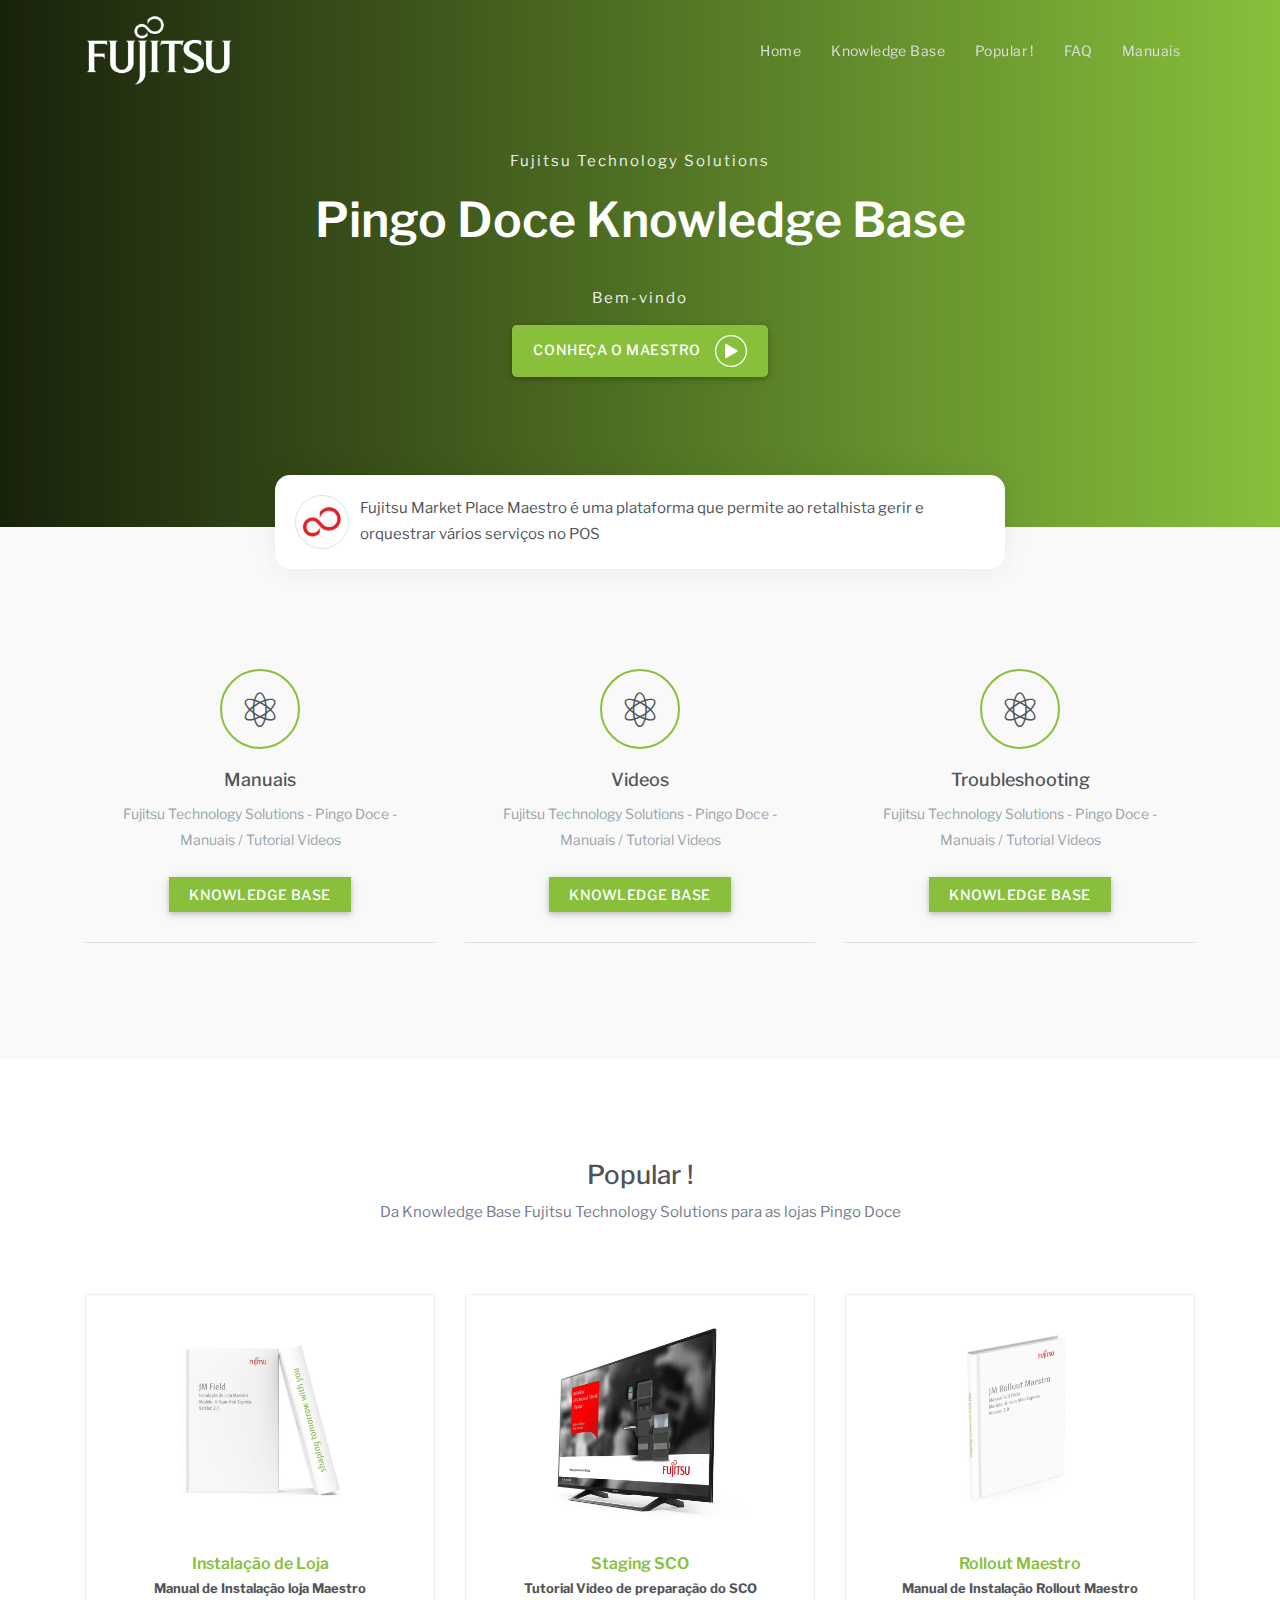
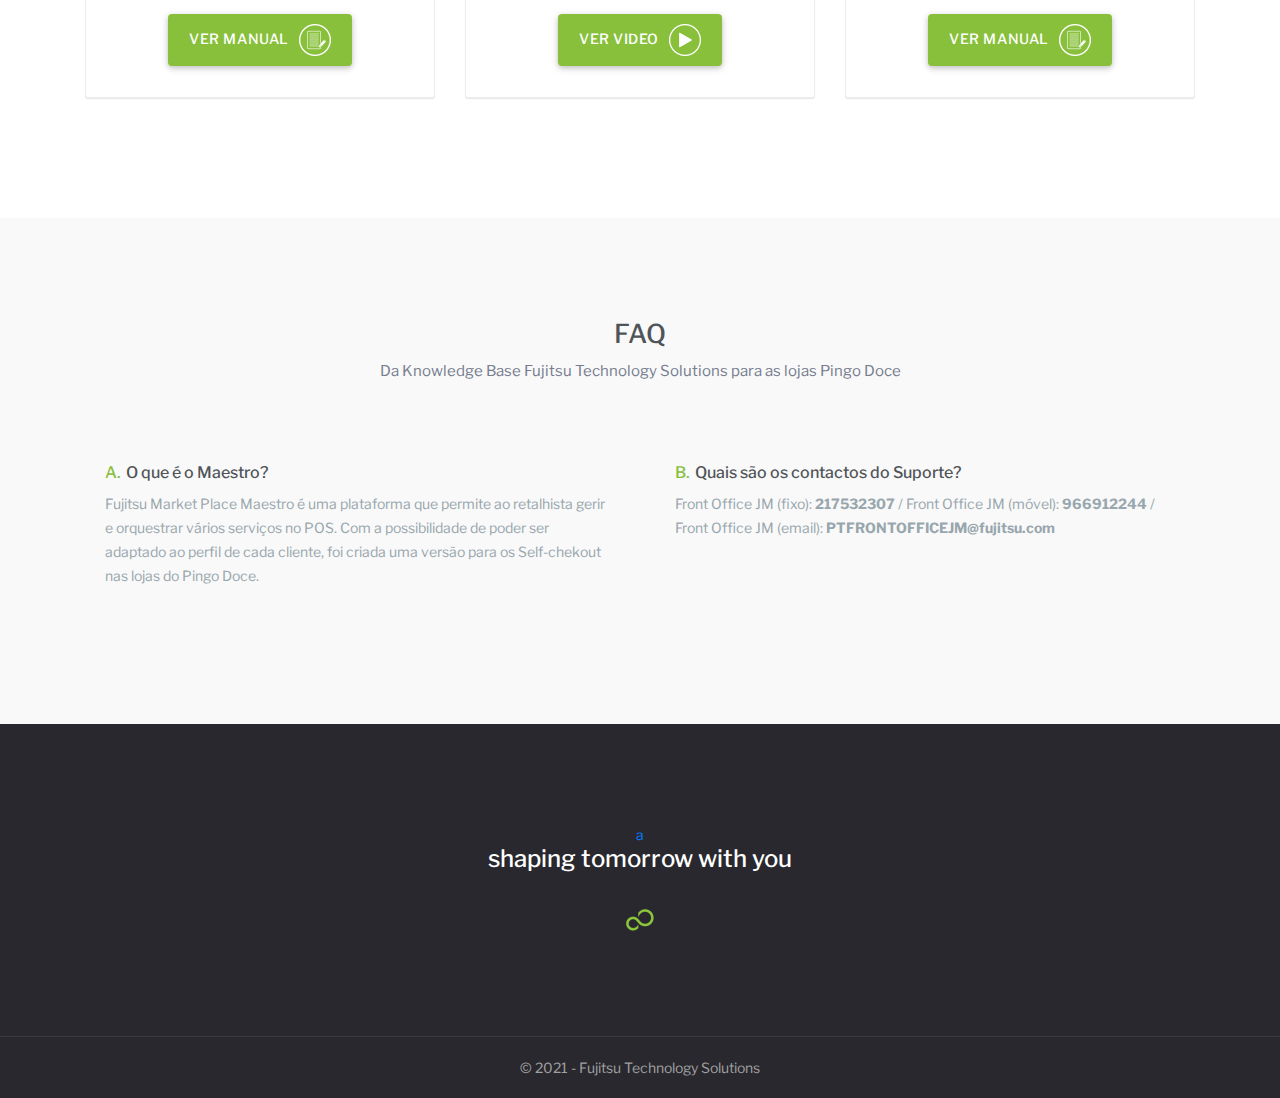
==== commit b0fd9713: "teste page" ====
--- a/index.html
+++ b/index.html
@@ -310,6 +310,7 @@
             <div class="row">
                 <div class="col-sm-12">
                     <div class="text-center subscribe-form">
+                        <a href="./Manuais/Manuais Landing Page/index_Manuais copy.html">a</a>
                         <h3>shaping tomorrow with you</h3>
                         <img src="./images/FTS Logo_favicon.png" alt="">
                     </div>
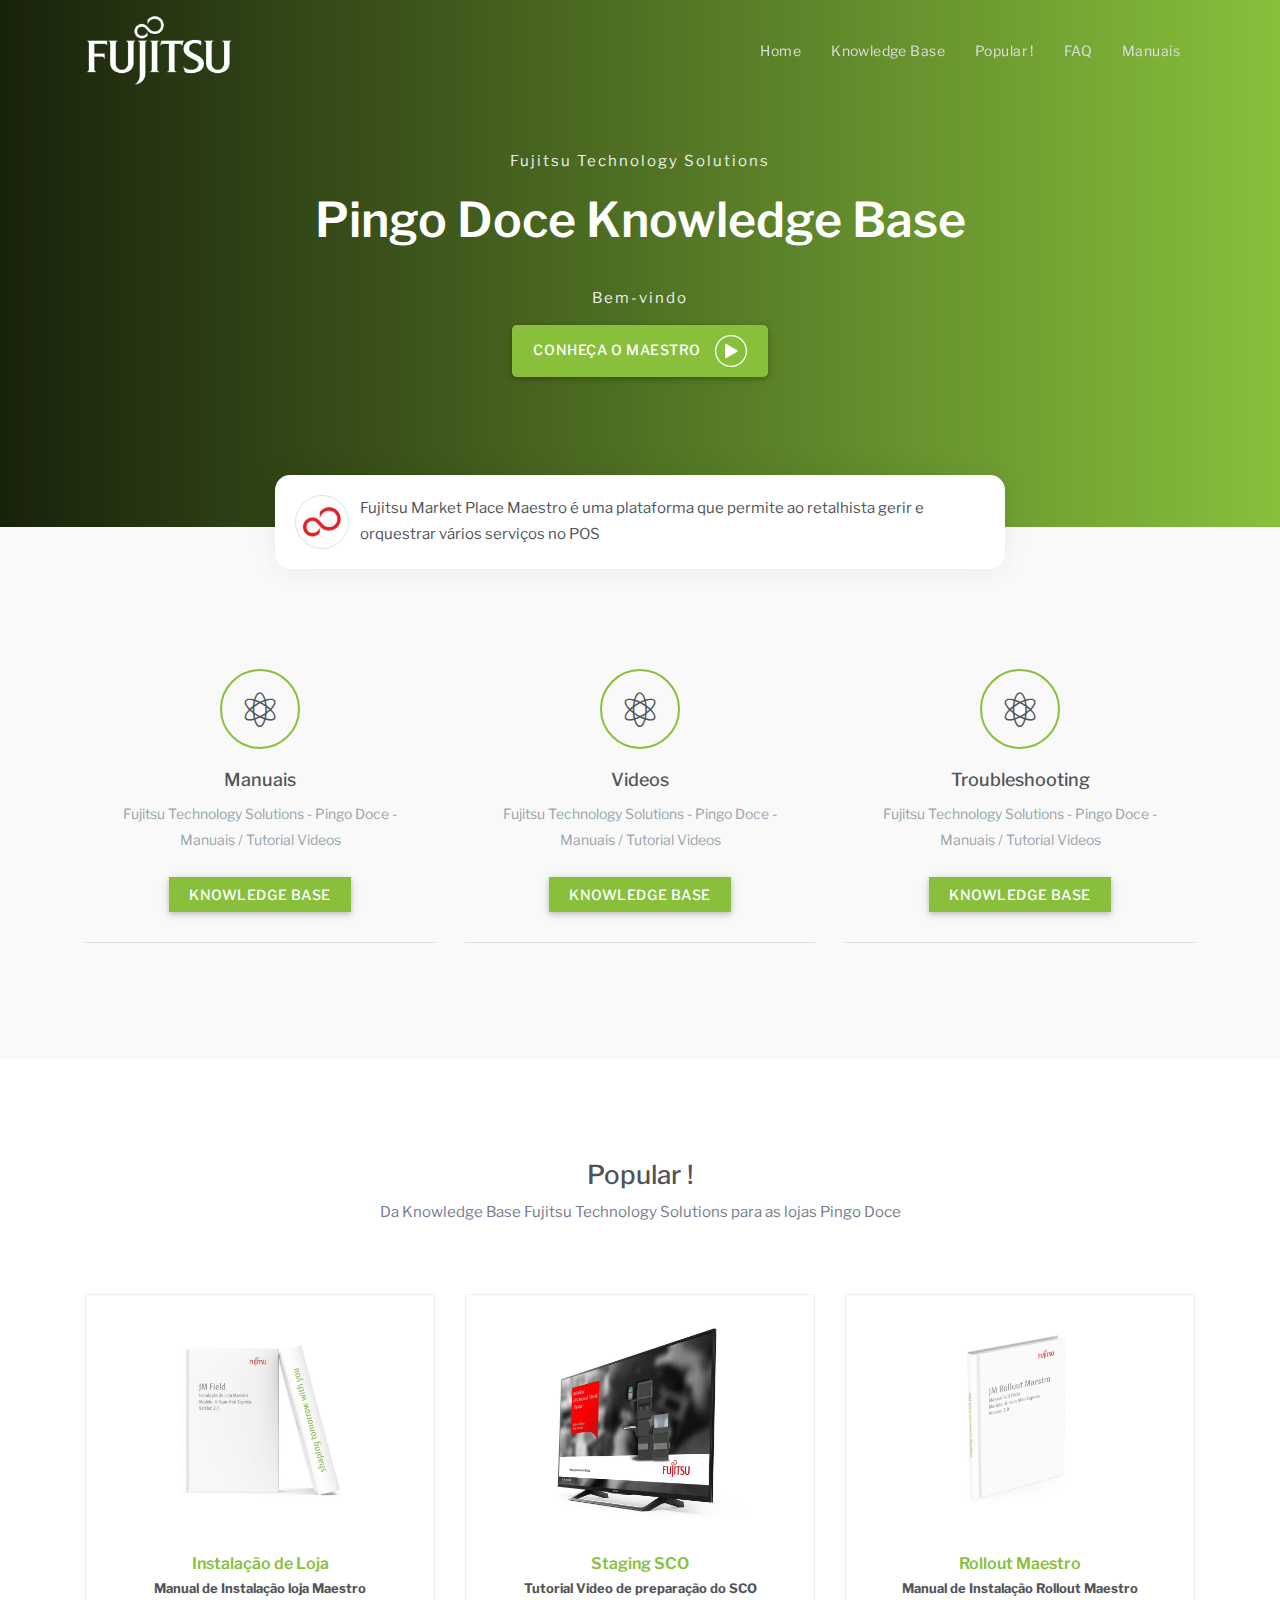
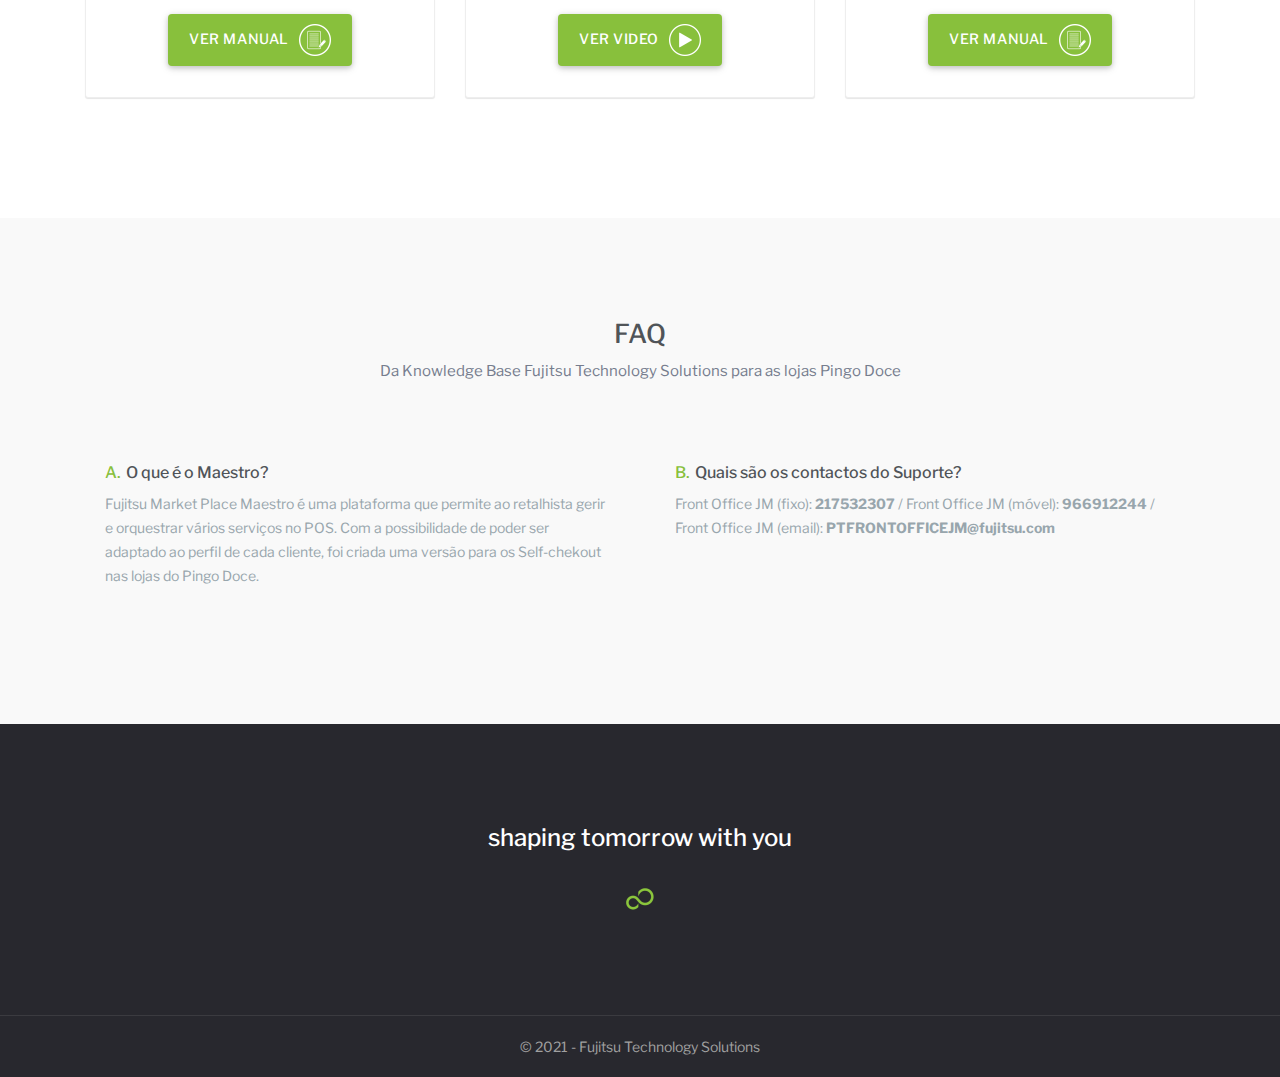
==== commit 0ddaf550: "Correcçao" ====
--- a/index.html
+++ b/index.html
@@ -168,7 +168,7 @@
 
                         <p class="text-muted">Fujitsu Technology Solutions - Pingo Doce - Manuais / Tutorial Videos</p>
                         <br>
-                        <a href="./Manuais/Manuais Landing Page/Manuais.html" class="btn-custom">Knowledge
+                        <a href="./Manuais/Manuais Landing Page/index_Manuais.html" class="btn-custom">Knowledge
                             Base</a>
                         <br>
                         <br>
@@ -310,7 +310,6 @@
             <div class="row">
                 <div class="col-sm-12">
                     <div class="text-center subscribe-form">
-                        <a href="./Manuais/Manuais Landing Page/index_Manuais copy.html">a</a>
                         <h3>shaping tomorrow with you</h3>
                         <img src="./images/FTS Logo_favicon.png" alt="">
                     </div>
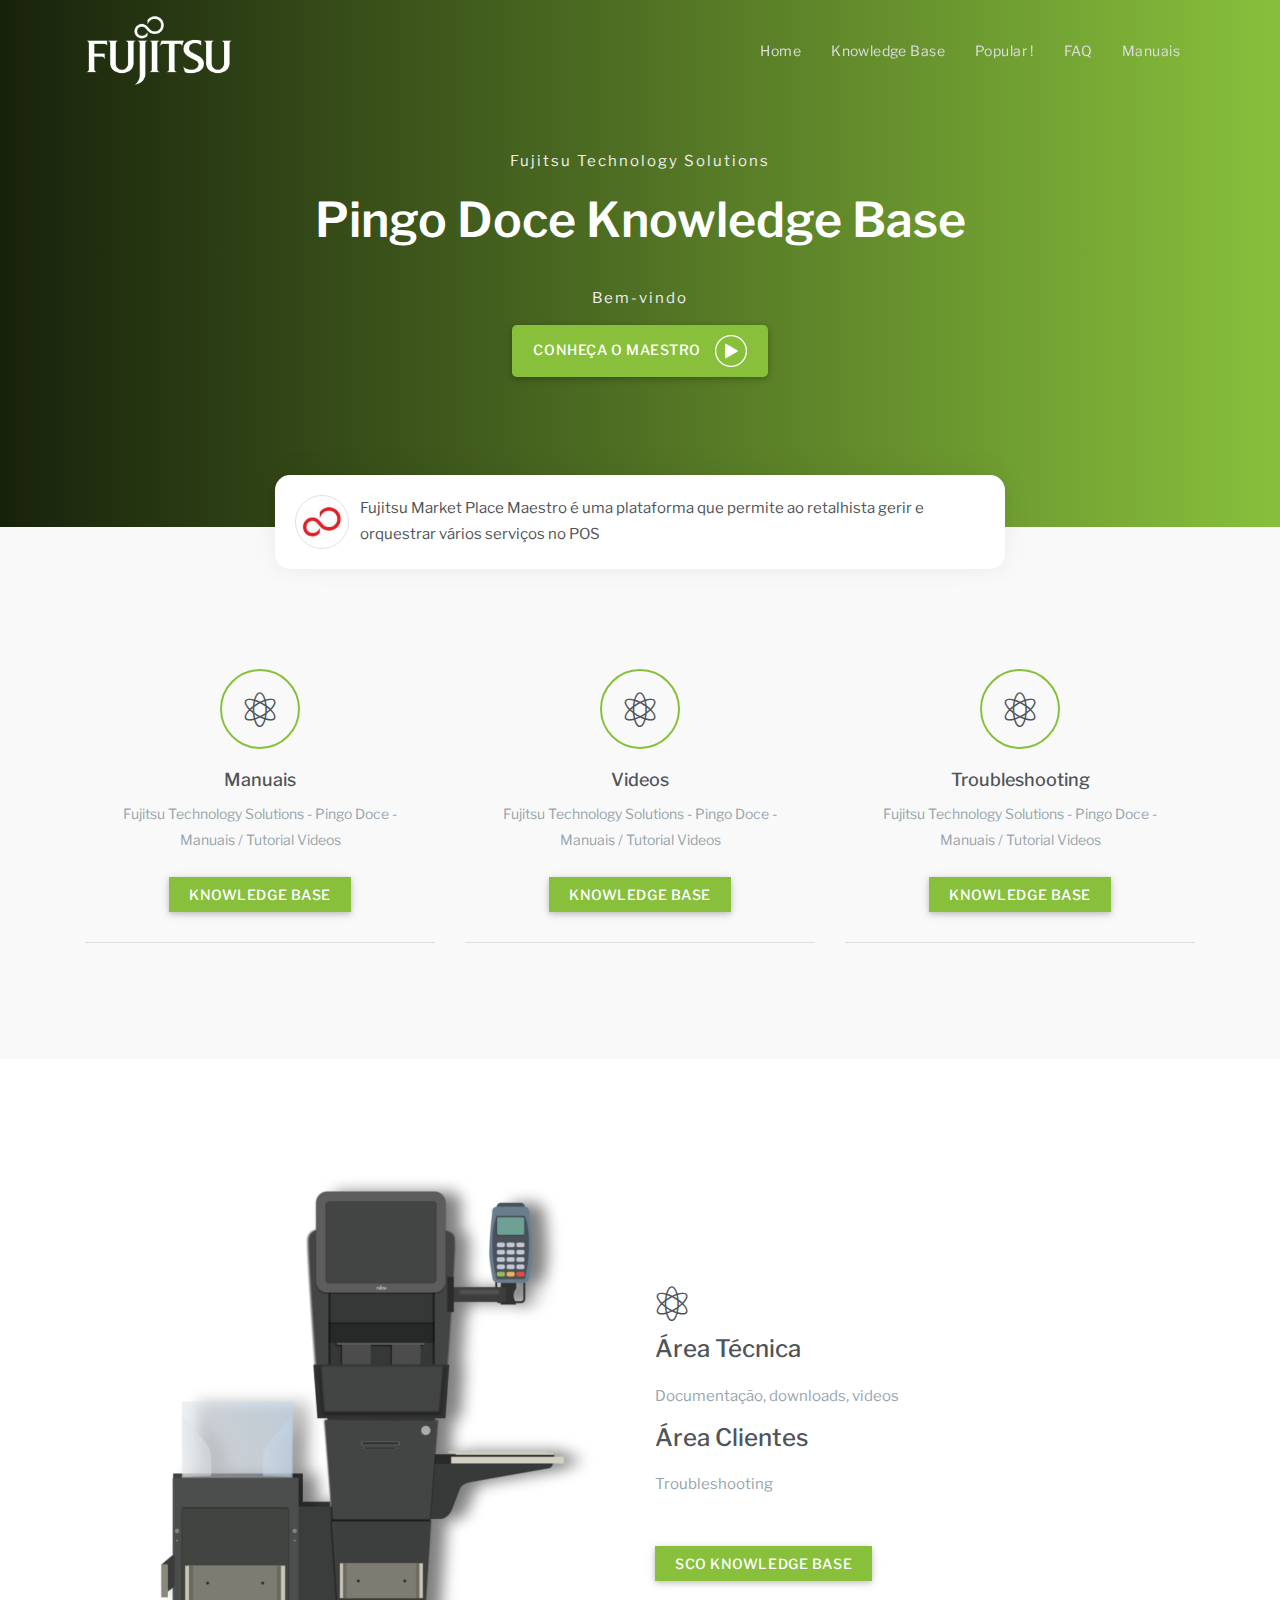
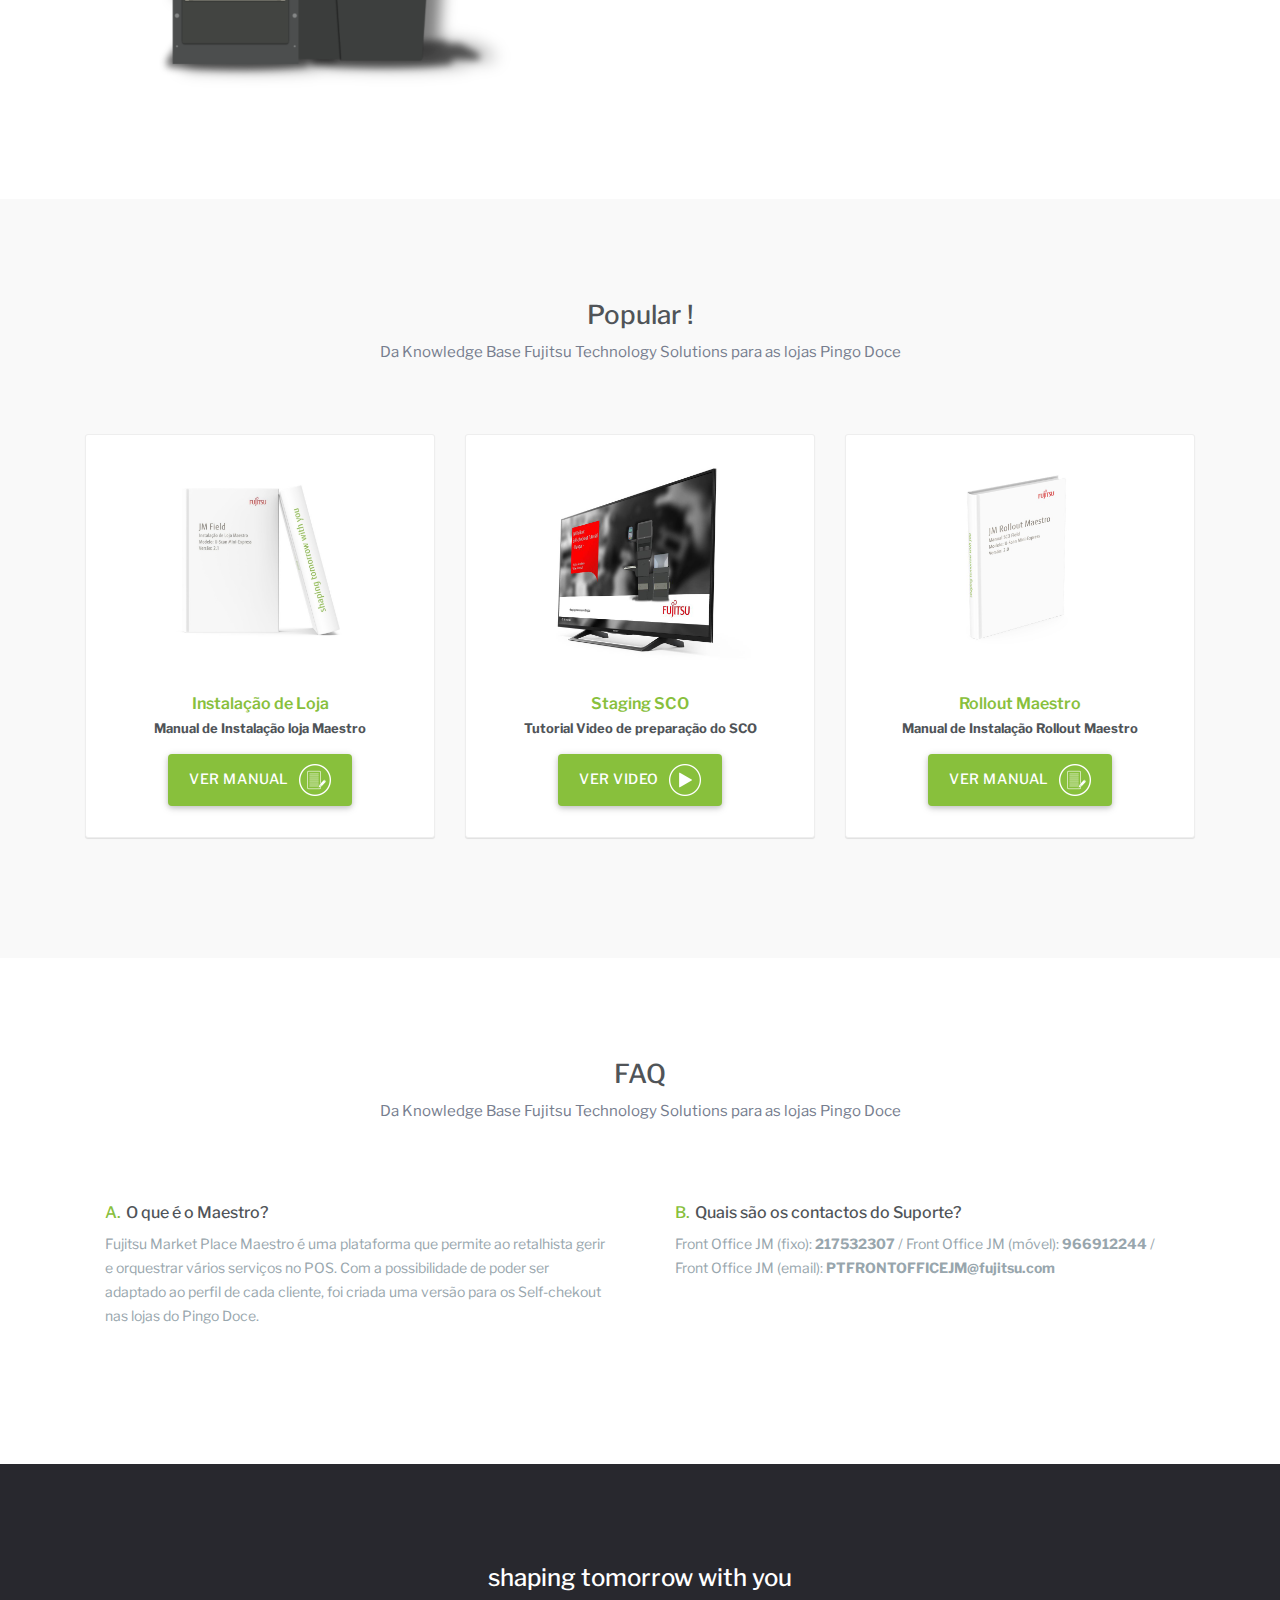
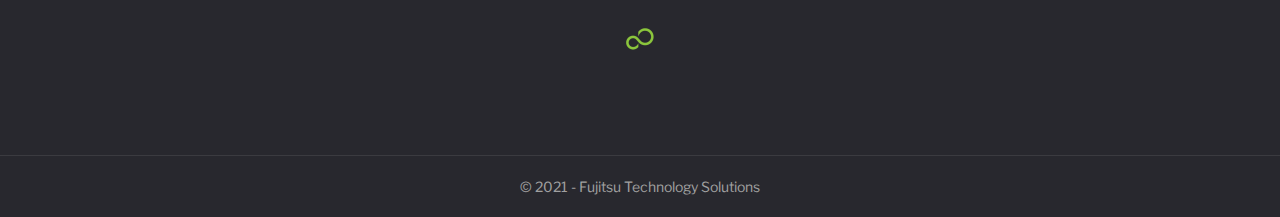
==== commit de0988f4: "Nova pagina sco" ====
--- a/index.html
+++ b/index.html
@@ -214,8 +214,39 @@
 
         </div>
     </section>
-
-    <section class="section bg-white" id="popular">
+    <section class="section bg-white" id="features" style="padding-bottom: 100px;">
+        <div class="container">
+            <div class="row vertical-content">
+
+                <div class="col-sm-6">
+                    <img src="images/SCO_IMG_C.png" class="img-fluid b-block" alt="img">
+                </div>
+
+                <div class="col-sm-6">
+                    <div class="features-alt">
+                        <div class="feature-alt-icon mb-2">
+                            <i class="pe-7s-science"></i>
+                        </div>
+                        <h3>Área Técnica</h3>
+
+                        <p class="text-muted">Documentação, downloads, videos</p>
+                        <h3>Área Clientes</h3>
+                        <p class="text-muted">Troubleshooting</p>
+                    </div>
+                    <br>
+                    <div class="feat-facts">
+                        <a href="/index_Self-Checkout.html" class="btn-custom">SCO
+                            Knowledge
+                            Base</a>
+                    </div>
+                </div>
+
+            </div>
+
+        </div>
+    </section>
+
+    <section class="section " id="popular">
         <div class="container">
 
             <div class="row">
@@ -251,7 +282,6 @@
                         <br>
                     </div>
                 </div>
-
                 <div class="col-lg-4">
                     <div class="gal-detail thumb text-center">
                         <img src="images/Maestro/Rollout.jpg" class="thumb-img" alt="work-thumbnail">
@@ -264,20 +294,17 @@
                         <br>
                     </div>
                 </div>
-
-            </div>
-
-        </div>
-    </section>
-
-
-    <section class="section" id="faq">
+            </div>
+        </div>
+    </section>
+
+
+    <section class="section bg-white" id="faq">
         <div class="container">
             <div class="row text-center">
                 <div class="col-sm-12">
                     <h2 class="title">FAQ</h2>
                     <p class="title-alt">Da Knowledge Base Fujitsu Technology Solutions para as lojas Pingo Doce</p>
-
                     <div class="row text-left">
                         <div class="col-sm-6">
                             <div class="question-box">
@@ -296,11 +323,9 @@
                                     Front Office JM (email): <b>PTFRONTOFFICEJM@fujitsu.com</b></p>
                             </div>
                         </div>
-
                     </div>
                 </div> <!-- end Col -->
             </div>
-
         </div>
     </section>
 
--- a/css/style.css
+++ b/css/style.css
@@ -30,7 +30,7 @@
 }
 
 .btn-dark {
-  background-color: #3b4a69;
+  background-color: #88C03C;
   color: #fff !important;
   padding: 9px 20px !important;
   text-transform: uppercase;
@@ -91,7 +91,7 @@
 
 .btn-dark:hover,
 .btn-white:hover {
-  background-color: #43cea2;
+  background-color: #3f3f3f;
   color: #fff !important;
   box-shadow: 0 2px 5px 0 rgba(0, 0, 0, 0.16), 0 2px 10px 0 rgba(0, 0, 0, 0.12);
 }
@@ -577,21 +577,11 @@
 }
 
 .text-tran-box {
-  background: #43cea2;
-  /* fallback for old browsers */
-  background: -webkit-linear-gradient(to left, #43cea2, #185a9d);
-  /* Chrome 10-25, Safari 5.1-6 */
-  background: linear-gradient(to left, #43cea2, #185a9d);
-  /* W3C, IE 10+/ Edge, Firefox 16+, Chrome 26+, Opera 12+, Safari 7+ */
+  color: white;
 }
 
 .text-tran-box-dark {
-  background: #24C6DC;
-  /* fallback for old browsers */
-  background: -webkit-linear-gradient(to left, #24C6DC, #514A9D);
-  /* Chrome 10-25, Safari 5.1-6 */
-  background: linear-gradient(to left, #24C6DC, #514A9D);
-  /* W3C, IE 10+/ Edge, Firefox 16+, Chrome 26+, Opera 12+, Safari 7+ */
+  color: white;
 }
 
 .text-transparent {
@@ -1179,7 +1169,7 @@
   width: 42px;
   line-height: 30px;
   color: #fff;
-  background: #43cea2;
+  background: #88C03C;
   text-align: center;
   border-radius: 50%;
   position: absolute;
